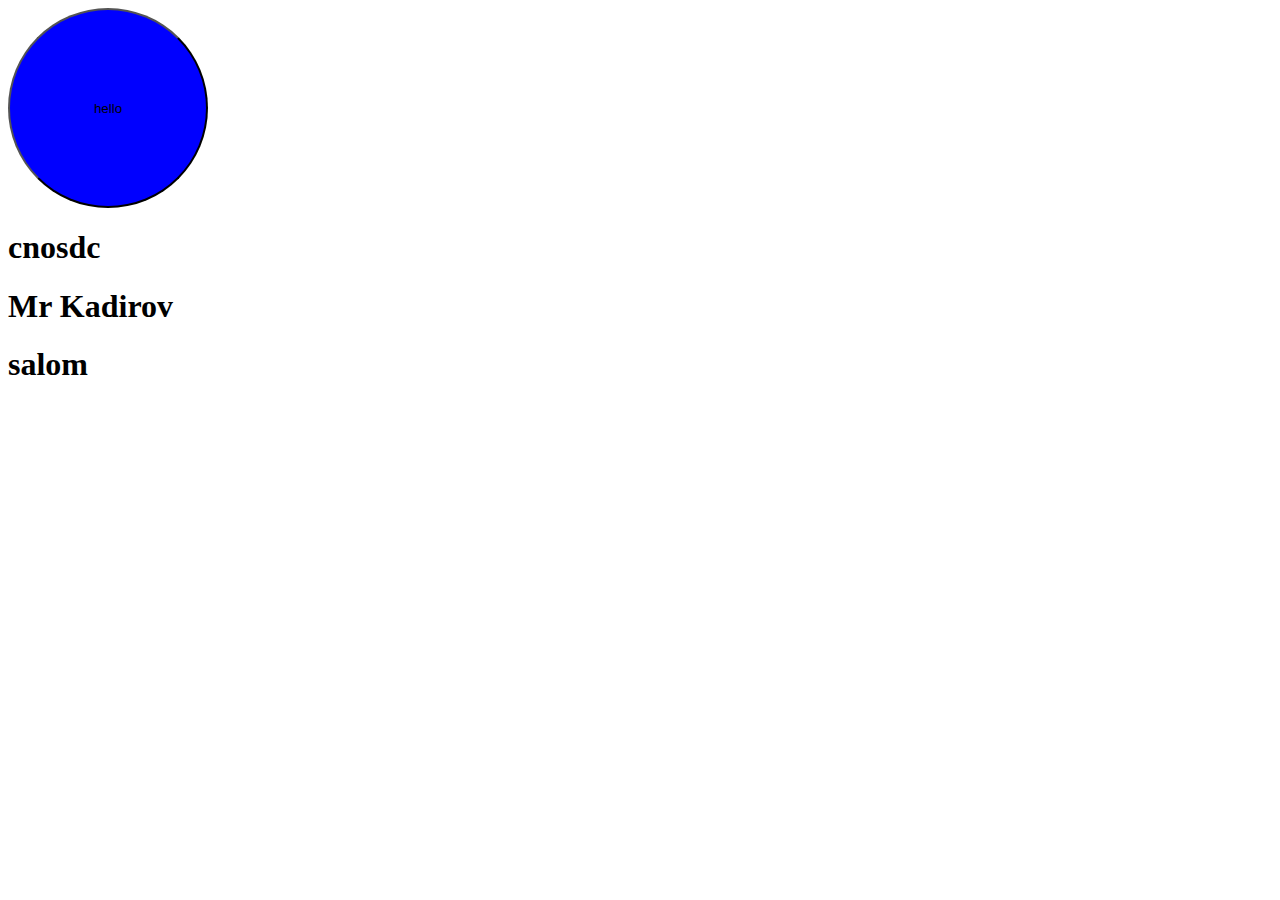
==== index.html @ 62af5919 "salom" ====
<!DOCTYPE html>
<html lang="en">
<head>
    <meta charset="UTF-8">
    <meta http-equiv="X-UA-Compatible" content="IE=edge">
    <meta name="viewport" content="width=device-width, initial-scale=1.0">
    <title>Git</title>
    <link rel="stylesheet" href="style.css">
</head>
<body>
    <button>hello</button>
     <h1>cnosdc</h1>
    <h1>Mr Kadirov</h1>
    <h1>salom</h1>
</body>
</html>
---- style.css ----
button{
    width: 200px;
    height: 200px;
    border-radius: 50% ;
    background-color: blue;
}
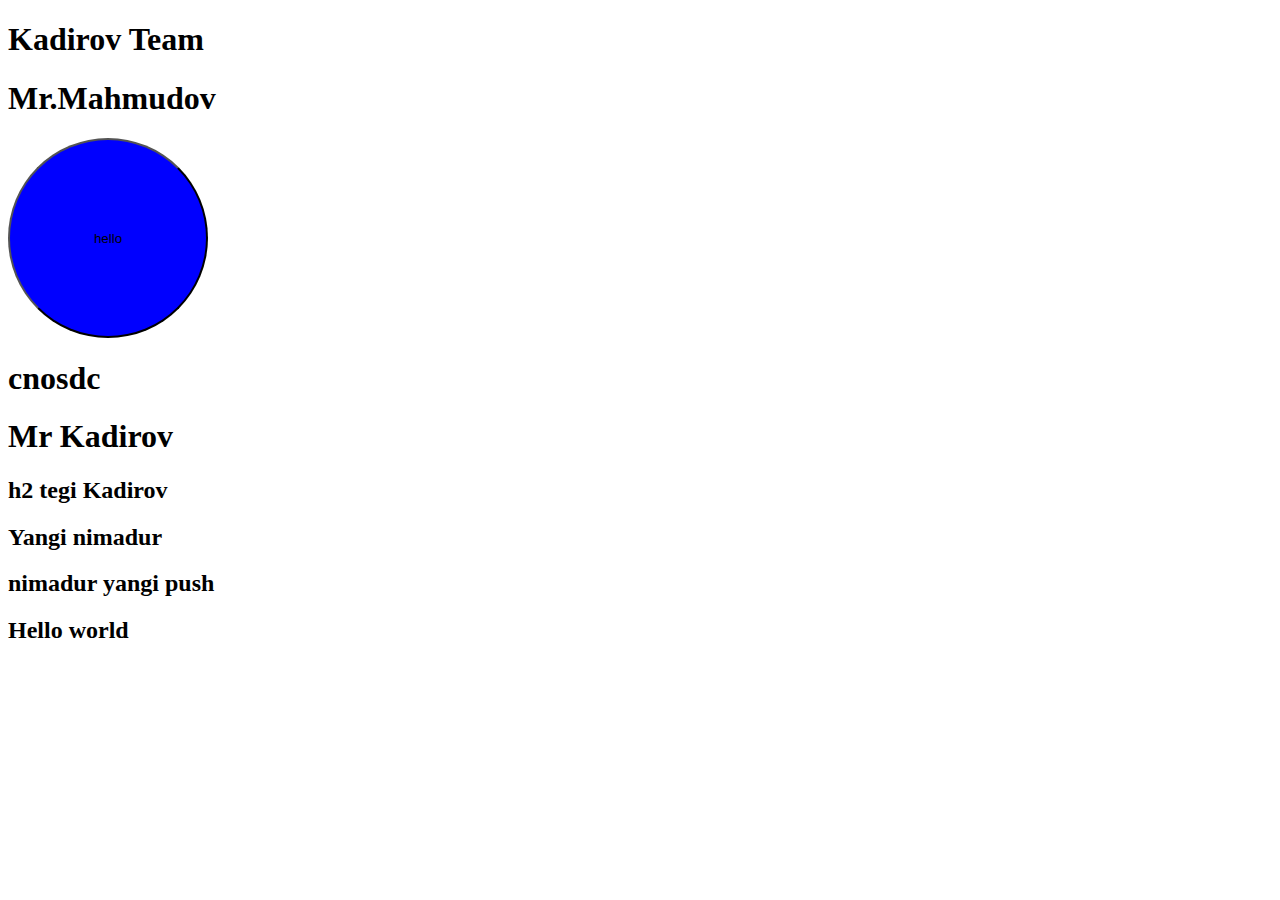
==== commit a8189501: "mahmudov" ====
--- a/index.html
+++ b/index.html
@@ -8,9 +8,16 @@
     <link rel="stylesheet" href="style.css">
 </head>
 <body>
+    <h1>
+        Kadirov Team
+    </h1>
+    <h1>Mr.Mahmudov</h1>
     <button>hello</button>
      <h1>cnosdc</h1>
     <h1>Mr Kadirov</h1>
-    <h1>salom</h1>
+    <h2>h2 tegi Kadirov</h2>
+    <h2>Yangi nimadur</h2>
+    <h2>nimadur yangi push</h2>
+    <h2>Hello world</h2>
 </body>
 </html>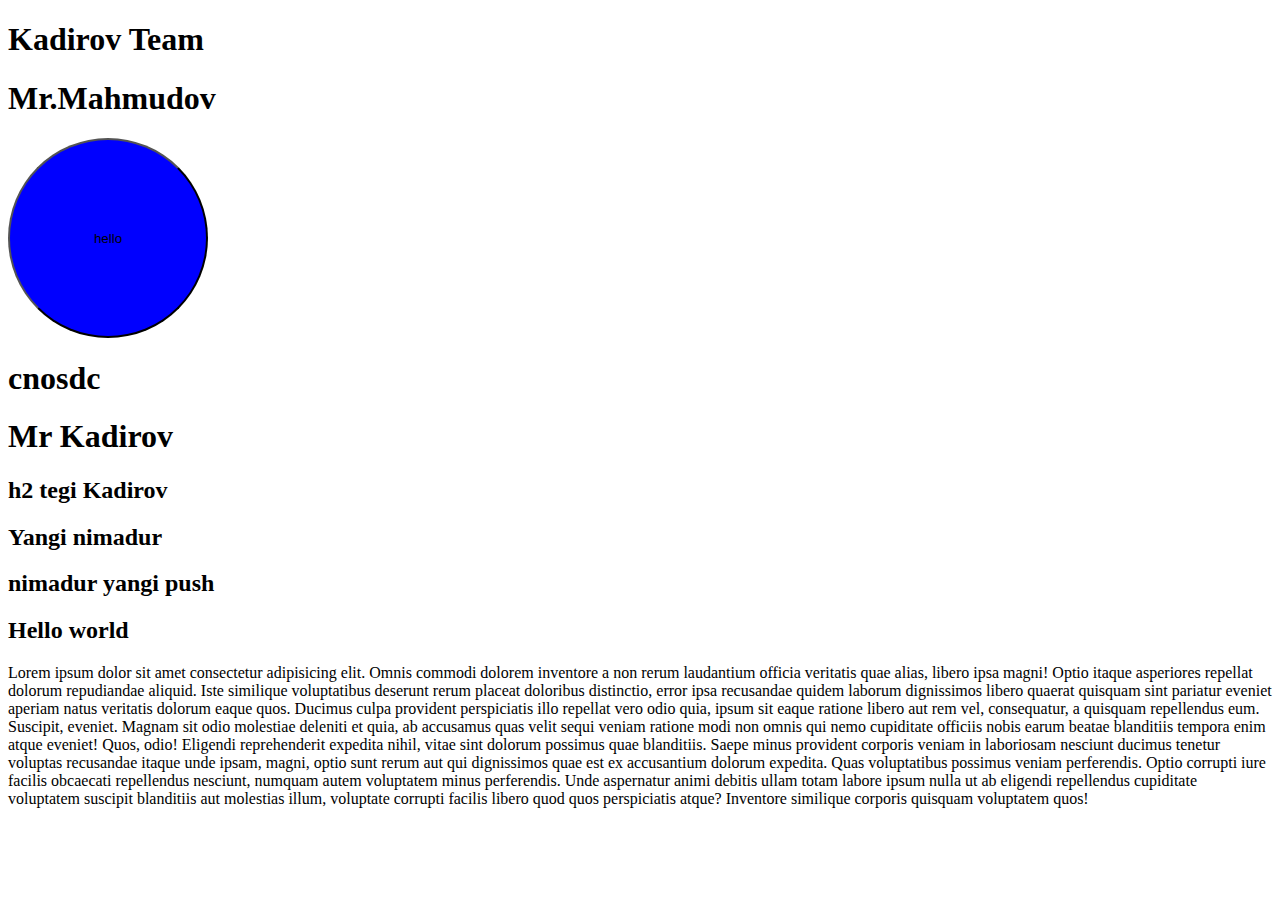
==== commit 4fe9bec1: "p" ====
--- a/index.html
+++ b/index.html
@@ -19,5 +19,6 @@
     <h2>Yangi nimadur</h2>
     <h2>nimadur yangi push</h2>
     <h2>Hello world</h2>
+    <p>Lorem ipsum dolor sit amet consectetur adipisicing elit. Omnis commodi dolorem inventore a non rerum laudantium officia veritatis quae alias, libero ipsa magni! Optio itaque asperiores repellat dolorum repudiandae aliquid. Iste similique voluptatibus deserunt rerum placeat doloribus distinctio, error ipsa recusandae quidem laborum dignissimos libero quaerat quisquam sint pariatur eveniet aperiam natus veritatis dolorum eaque quos. Ducimus culpa provident perspiciatis illo repellat vero odio quia, ipsum sit eaque ratione libero aut rem vel, consequatur, a quisquam repellendus eum. Suscipit, eveniet. Magnam sit odio molestiae deleniti et quia, ab accusamus quas velit sequi veniam ratione modi non omnis qui nemo cupiditate officiis nobis earum beatae blanditiis tempora enim atque eveniet! Quos, odio! Eligendi reprehenderit expedita nihil, vitae sint dolorum possimus quae blanditiis. Saepe minus provident corporis veniam in laboriosam nesciunt ducimus tenetur voluptas recusandae itaque unde ipsam, magni, optio sunt rerum aut qui dignissimos quae est ex accusantium dolorum expedita. Quas voluptatibus possimus veniam perferendis. Optio corrupti iure facilis obcaecati repellendus nesciunt, numquam autem voluptatem minus perferendis. Unde aspernatur animi debitis ullam totam labore ipsum nulla ut ab eligendi repellendus cupiditate voluptatem suscipit blanditiis aut molestias illum, voluptate corrupti facilis libero quod quos perspiciatis atque? Inventore similique corporis quisquam voluptatem quos!</p>
 </body>
 </html>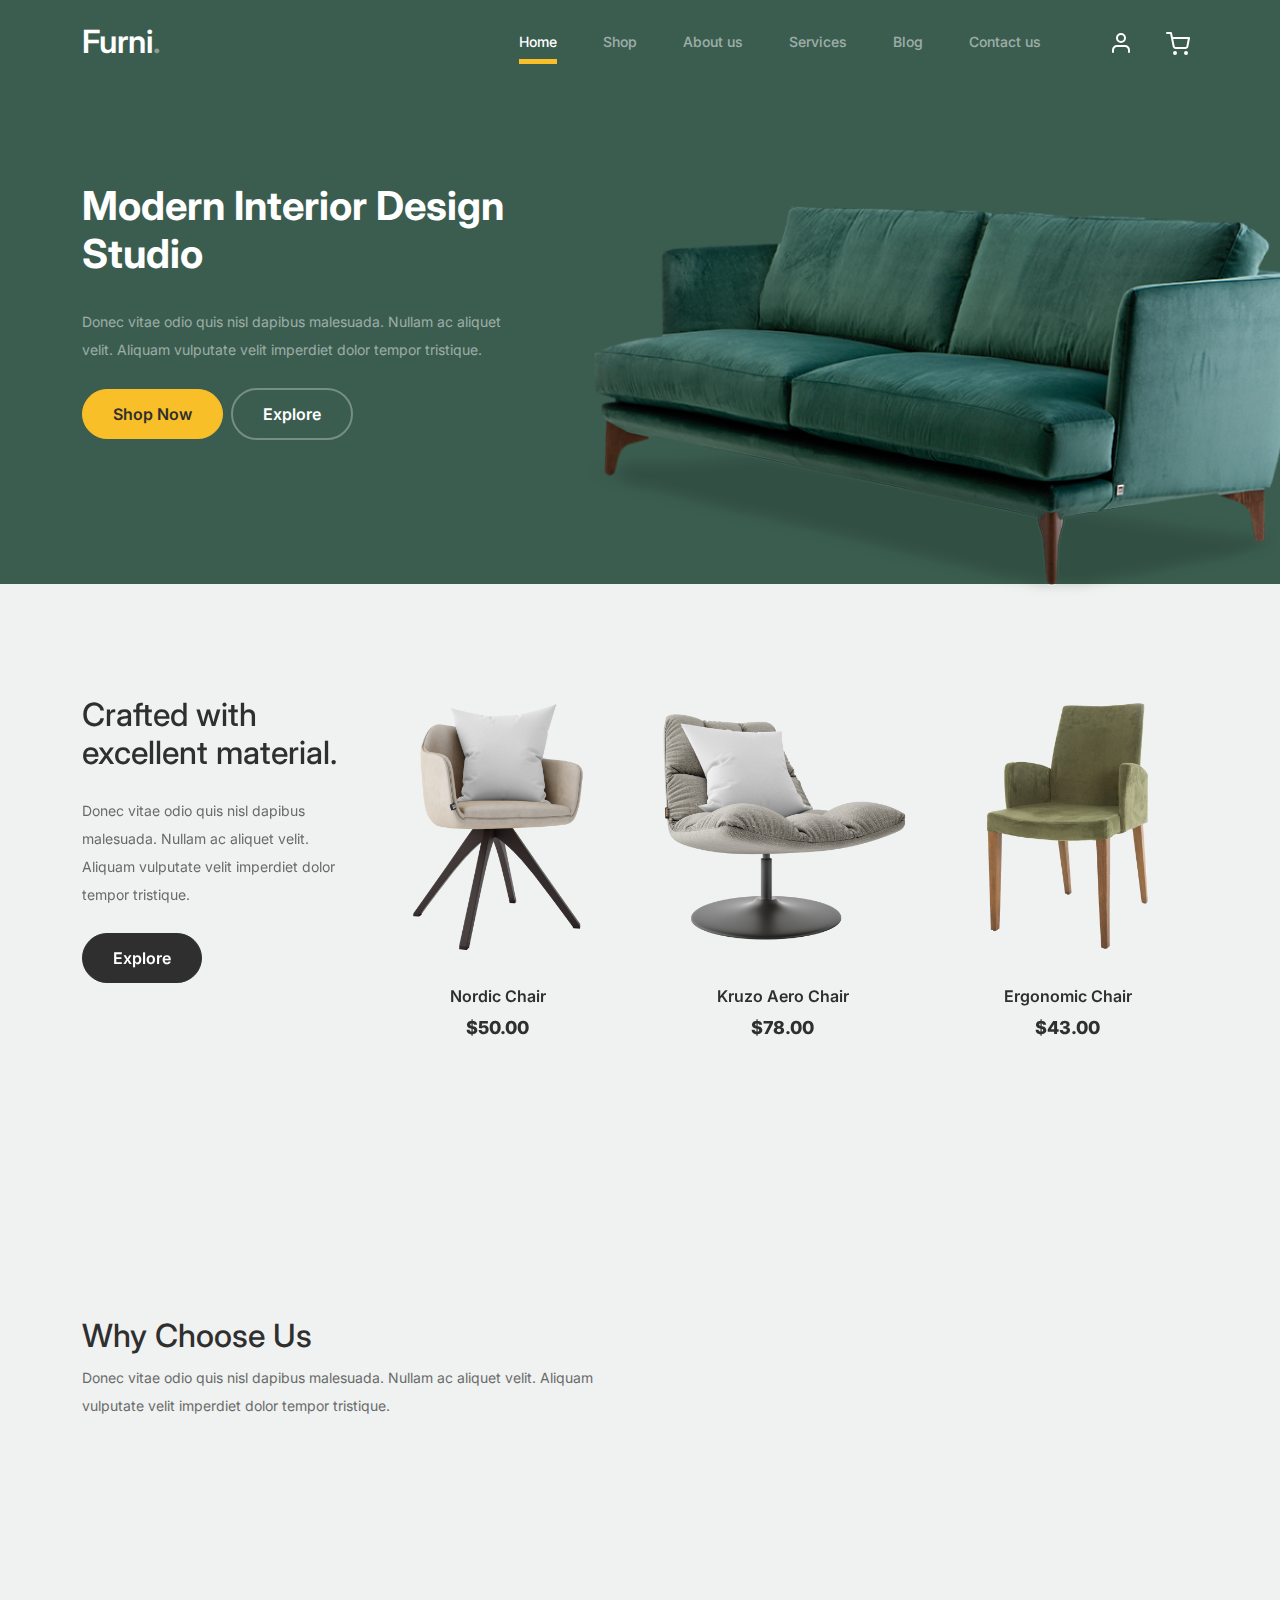
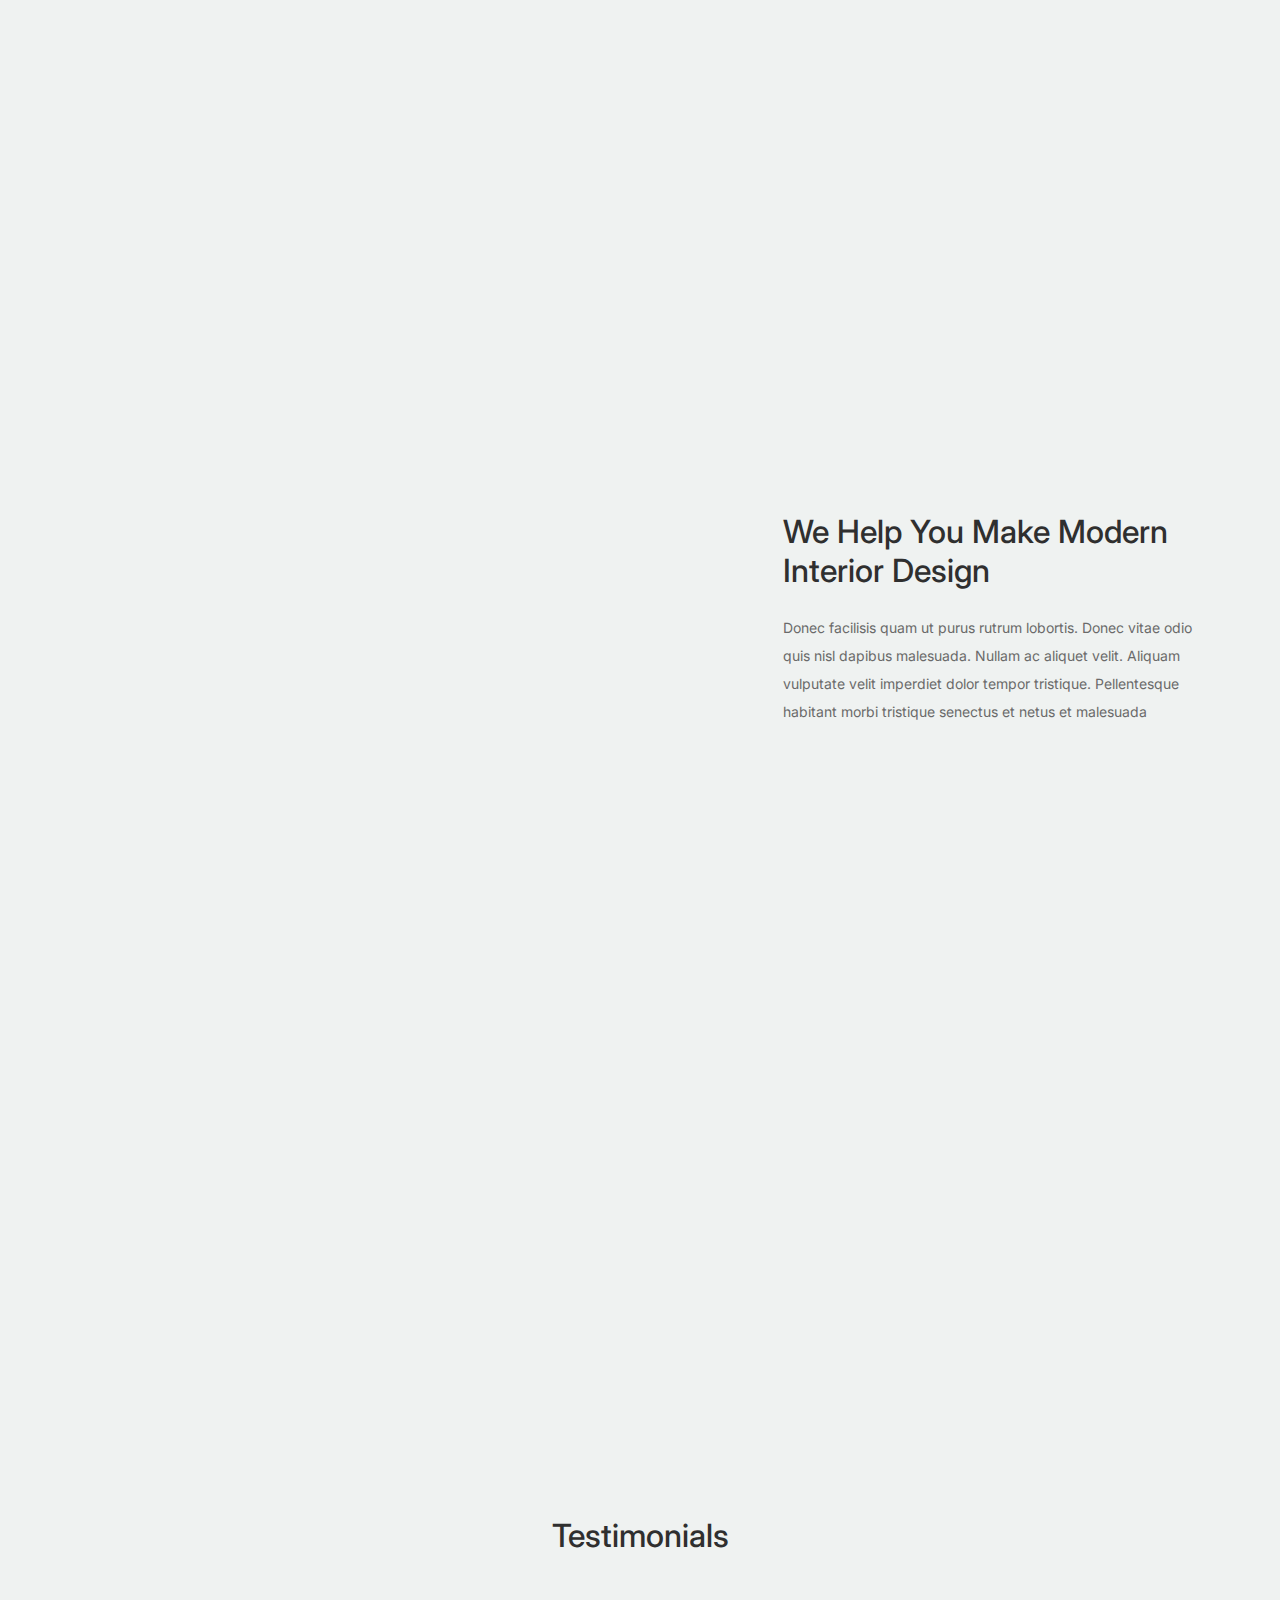
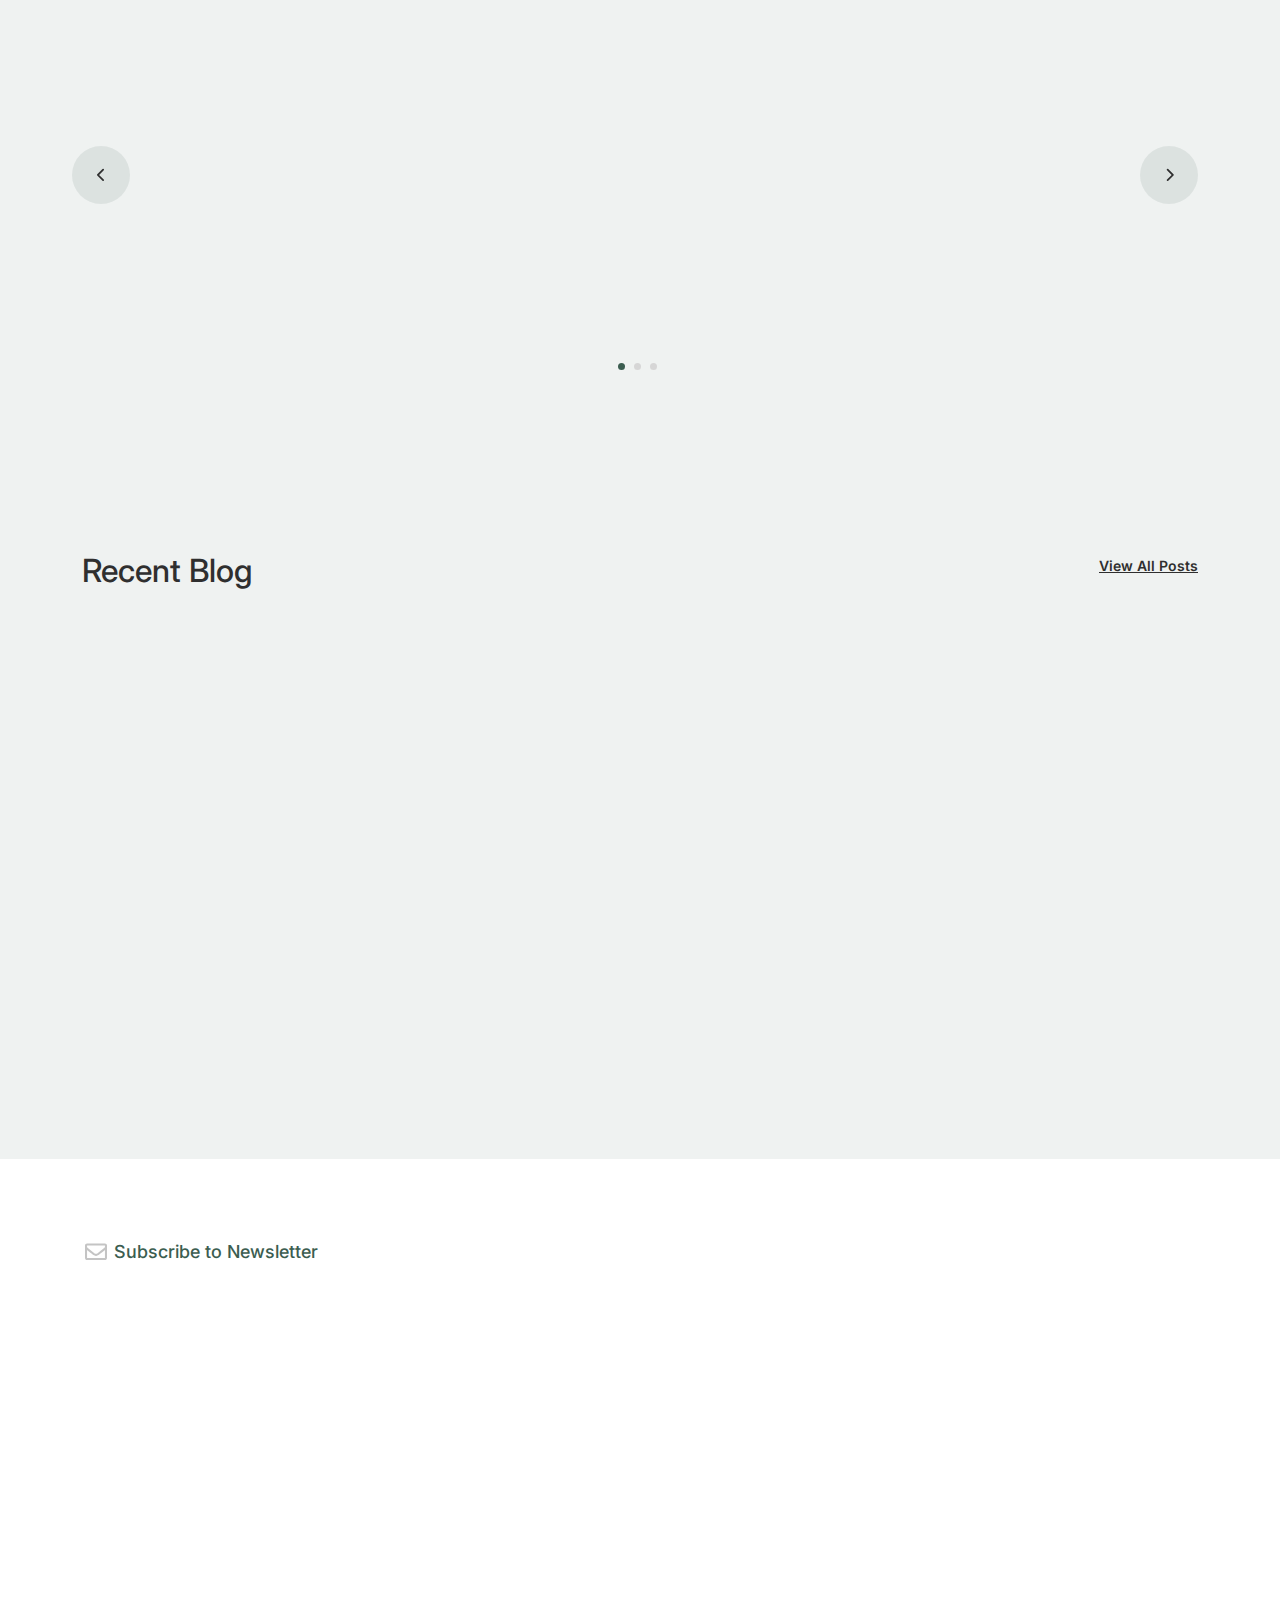
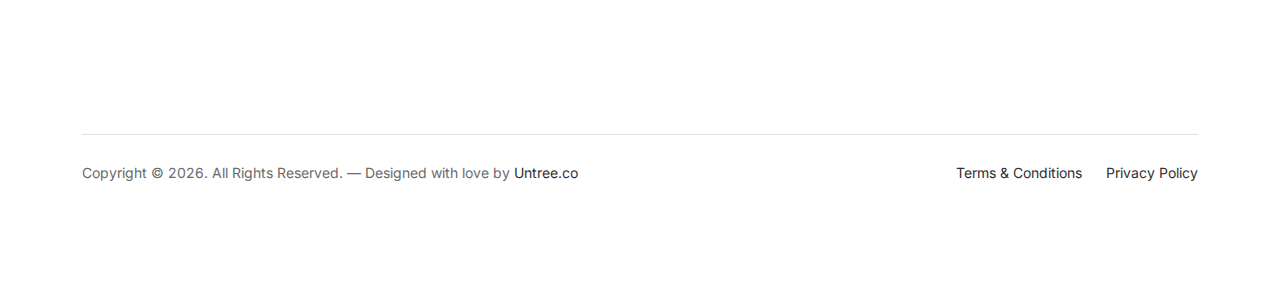
==== commit d973c6d0: "web" ====
--- a/index.html
+++ b/index.html
@@ -1,24 +1,590 @@
-<!DOCTYPE html>
+<!-- /*
+* Bootstrap 5
+* Template Name: Furni
+* Template Author: Untree.co
+* Template URI: https://untree.co/
+* License: https://creativecommons.org/licenses/by/3.0/
+*/ -->
+<!doctype html>
 <html lang="en">
+
 <head>
-    <meta charset="UTF-8">
-    <meta http-equiv="X-UA-Compatible" content="IE=edge">
-    <meta name="viewport" content="width=device-width, initial-scale=1.0">
-    <title>Git</title>
-    <link rel="stylesheet" href="style.css">
+	<meta charset="utf-8">
+	<meta name="viewport" content="width=device-width, initial-scale=1, shrink-to-fit=no">
+	<meta name="author" content="Untree.co">
+	<link rel="shortcut icon" href="favicon.png">
+	<link href="https://unpkg.com/aos@2.3.1/dist/aos.css" rel="stylesheet">
+	<meta name="description" content="" />
+	<meta name="keywords" content="bootstrap, bootstrap4" />
+
+	<!-- Bootstrap CSS -->
+	<link href="./scss/css/bootstrap.min.css" rel="stylesheet">
+	<link href="https://cdnjs.cloudflare.com/ajax/libs/font-awesome/6.0.0-beta3/css/all.min.css" rel="stylesheet">
+	<link href="./scss/css/tiny-slider.css" rel="stylesheet">
+	<link href="./scss/css/style.css" rel="stylesheet">
+	<title>Mebellar</title>
 </head>
+
 <body>
-    <h1>
-        Kadirov Team
-    </h1>
-    <h1>Mr.Mahmudov</h1>
-    <button>hello</button>
-     <h1>cnosdc</h1>
-    <h1>Mr Kadirov</h1>
-    <h2>h2 tegi Kadirov</h2>
-    <h2>Yangi nimadur</h2>
-    <h2>nimadur yangi push</h2>
-    <h2>Hello world</h2>
-    <p>Lorem ipsum dolor sit amet consectetur adipisicing elit. Omnis commodi dolorem inventore a non rerum laudantium officia veritatis quae alias, libero ipsa magni! Optio itaque asperiores repellat dolorum repudiandae aliquid. Iste similique voluptatibus deserunt rerum placeat doloribus distinctio, error ipsa recusandae quidem laborum dignissimos libero quaerat quisquam sint pariatur eveniet aperiam natus veritatis dolorum eaque quos. Ducimus culpa provident perspiciatis illo repellat vero odio quia, ipsum sit eaque ratione libero aut rem vel, consequatur, a quisquam repellendus eum. Suscipit, eveniet. Magnam sit odio molestiae deleniti et quia, ab accusamus quas velit sequi veniam ratione modi non omnis qui nemo cupiditate officiis nobis earum beatae blanditiis tempora enim atque eveniet! Quos, odio! Eligendi reprehenderit expedita nihil, vitae sint dolorum possimus quae blanditiis. Saepe minus provident corporis veniam in laboriosam nesciunt ducimus tenetur voluptas recusandae itaque unde ipsam, magni, optio sunt rerum aut qui dignissimos quae est ex accusantium dolorum expedita. Quas voluptatibus possimus veniam perferendis. Optio corrupti iure facilis obcaecati repellendus nesciunt, numquam autem voluptatem minus perferendis. Unde aspernatur animi debitis ullam totam labore ipsum nulla ut ab eligendi repellendus cupiditate voluptatem suscipit blanditiis aut molestias illum, voluptate corrupti facilis libero quod quos perspiciatis atque? Inventore similique corporis quisquam voluptatem quos!</p>
+
+	<!-- Start Header/Navigation -->
+	<nav class="custom-navbar navbar navbar navbar-expand-md navbar-dark bg-dark" arial-label="Furni navigation bar">
+
+		<div class="container">
+			<a class="navbar-brand" href="index.html">Furni<span>.</span></a>
+
+			<button class="navbar-toggler" type="button" data-bs-toggle="collapse" data-bs-target="#navbarsFurni"
+				aria-controls="navbarsFurni" aria-expanded="false" aria-label="Toggle navigation">
+				<span class="navbar-toggler-icon"></span>
+			</button>
+
+			<div class="collapse navbar-collapse" id="navbarsFurni">
+				<ul class="custom-navbar-nav navbar-nav ms-auto mb-2 mb-md-0">
+					<li class="nav-item active">
+						<a class="nav-link" href="index.html">Home</a>
+					</li>
+					<li><a class="nav-link" href="shop.html">Shop</a></li>
+					<li><a class="nav-link" href="about.html">About us</a></li>
+					<li><a class="nav-link" href="services.html">Services</a></li>
+					<li><a class="nav-link" href="blog.html">Blog</a></li>
+					<li><a class="nav-link" href="contact.html">Contact us</a></li>
+				</ul>
+
+				<ul class="custom-navbar-cta navbar-nav mb-2 mb-md-0 ms-5">
+					<li><a class="nav-link" href="#"><img src="images/user.svg"></a></li>
+					<li><a class="nav-link" href="cart.html"><img src="images/cart.svg"></a></li>
+				</ul>
+			</div>
+		</div>
+
+	</nav>
+	<!-- End Header/Navigation -->
+
+	<!-- Start Hero Section -->
+	<div class="hero">
+		<div class="container">
+			<div class="row justify-content-between">
+				<div class="col-lg-5">
+					<div class="intro-excerpt">
+						<h1>Modern Interior <span clsas="d-block">Design Studio</span></h1>
+						<p class="mb-4">Donec vitae odio quis nisl dapibus malesuada. Nullam ac aliquet velit. Aliquam
+							vulputate velit imperdiet dolor tempor tristique.</p>
+						<p><a href="" class="btn btn-secondary me-2">Shop Now</a><a href="#"
+								class="btn btn-white-outline">Explore</a></p>
+					</div>
+				</div>
+				<div class="col-lg-7">
+					<div class="hero-img-wrap">
+						<img src="images/couch.png" class="img-fluid">
+					</div>
+				</div>
+			</div>
+		</div>
+	</div>
+	<!-- End Hero Section -->
+
+	<!-- Start Product Section -->
+	<div class="product-section">
+		<div class="container">
+			<div class="row">
+
+				<!-- Start Column 1 -->
+				<div class="col-md-12 col-lg-3 mb-5 mb-lg-0 " data-aos="fade-up">
+					<h2 class="mb-4 section-title">Crafted with excellent material.</h2>
+					<p class="mb-4">Donec vitae odio quis nisl dapibus malesuada. Nullam ac aliquet velit. Aliquam
+						vulputate velit imperdiet dolor tempor tristique. </p>
+					<p><a href="shop.html" class="btn">Explore</a></p>
+				</div>
+				<!-- End Column 1 -->
+
+				<!-- Start Column 2 -->
+				<div class="col-12 col-md-4 col-lg-3 mb-5 mb-md-0" data-aos="fade-up">
+					<a class="product-item" href="cart.html">
+						<img src="images/product-1.png" class="img-fluid product-thumbnail">
+						<h3 class="product-title">Nordic Chair</h3>
+						<strong class="product-price">$50.00</strong>
+
+						<span class="icon-cross">
+							<img src="images/cross.svg" class="img-fluid">
+						</span>
+					</a>
+				</div>
+				<!-- End Column 2 -->
+
+				<!-- Start Column 3 -->
+				<div class="col-12 col-md-4 col-lg-3 mb-5 mb-md-0" data-aos="fade-up">
+					<a class="product-item" href="cart.html">
+						<img src="images/product-2.png" class="img-fluid product-thumbnail">
+						<h3 class="product-title">Kruzo Aero Chair</h3>
+						<strong class="product-price">$78.00</strong>
+
+						<span class="icon-cross">
+							<img src="images/cross.svg" class="img-fluid">
+						</span>
+					</a>
+				</div>
+				<!-- End Column 3 -->
+
+				<!-- Start Column 4 -->
+				<div class="col-12 col-md-4 col-lg-3 mb-5 mb-md-0" data-aos="fade-up">
+					<a class="product-item" href="cart.html">
+						<img src="images/product-3.png" class="img-fluid product-thumbnail">
+						<h3 class="product-title">Ergonomic Chair</h3>
+						<strong class="product-price">$43.00</strong>
+
+						<span class="icon-cross">
+							<img src="images/cross.svg" class="img-fluid">
+						</span>
+					</a>
+				</div>
+				<!-- End Column 4 -->
+
+			</div>
+		</div>
+	</div>
+	<!-- End Product Section -->
+
+	<!-- Start Why Choose Us Section -->
+	<div class="why-choose-section">
+		<div class="container">
+			<div class="row justify-content-between">
+				<div class="col-lg-6">
+					<h2 class="section-title">Why Choose Us</h2>
+					<p>Donec vitae odio quis nisl dapibus malesuada. Nullam ac aliquet velit. Aliquam vulputate velit
+						imperdiet dolor tempor tristique.</p>
+
+					<div class="row my-5" data-aos="fade-up">
+						<div class="col-6 col-md-6">
+							<div class="feature">
+								<div class="icon">
+									<img src="images/truck.svg" alt="Image" class="imf-fluid">
+								</div>
+								<h3>Fast &amp; Free Shipping</h3>
+								<p>Donec vitae odio quis nisl dapibus malesuada. Nullam ac aliquet velit. Aliquam
+									vulputate.</p>
+							</div>
+						</div>
+
+						<div class="col-6 col-md-6" data-aos="fade-up">
+							<div class="feature">
+								<div class="icon">
+									<img src="images/bag.svg" alt="Image" class="imf-fluid">
+								</div>
+								<h3>Easy to Shop</h3>
+								<p>Donec vitae odio quis nisl dapibus malesuada. Nullam ac aliquet velit. Aliquam
+									vulputate.</p>
+							</div>
+						</div>
+
+						<div class="col-6 col-md-6" data-aos="fade-up">
+							<div class="feature">
+								<div class="icon">
+									<img src="images/support.svg" alt="Image" class="imf-fluid">
+								</div>
+								<h3>24/7 Support</h3>
+								<p>Donec vitae odio quis nisl dapibus malesuada. Nullam ac aliquet velit. Aliquam
+									vulputate.</p>
+							</div>
+						</div>
+
+						<div class="col-6 col-md-6" data-aos="fade-up">
+							<div class="feature">
+								<div class="icon">
+									<img src="images/return.svg" alt="Image" class="imf-fluid">
+								</div>
+								<h3>Hassle Free Returns</h3>
+								<p>Donec vitae odio quis nisl dapibus malesuada. Nullam ac aliquet velit. Aliquam
+									vulputate.</p>
+							</div>
+						</div>
+
+					</div>
+				</div>
+
+				<div class="col-lg-5" data-aos="fade-up">
+					<div class="img-wrap">
+						<img src="images/why-choose-us-img.jpg" alt="Image" class="img-fluid">
+					</div>
+				</div>
+
+			</div>
+		</div>
+	</div>
+	<!-- End Why Choose Us Section -->
+
+	<!-- Start We Help Section -->
+	<div class="we-help-section">
+		<div class="container">
+			<div class="row justify-content-between">
+				<div class="col-lg-7 mb-5 mb-lg-0">
+					<div class="imgs-grid" data-aos="fade-up">
+						<div class="grid grid-1"><img src="images/img-grid-1.jpg" alt="Untree.co"></div>
+						<div class="grid grid-2"><img src="images/img-grid-2.jpg" data-aos="fade-up" alt="Untree.co">
+						</div>
+						<div class="grid grid-3"><img src="images/img-grid-3.jpg" data-aos="fade-up" alt="Untree.co">
+						</div>
+					</div>
+				</div>
+				<div class="col-lg-5 ps-lg-5">
+					<h2 class="section-title mb-4">We Help You Make Modern Interior Design</h2>
+					<p>Donec facilisis quam ut purus rutrum lobortis. Donec vitae odio quis nisl dapibus malesuada.
+						Nullam ac aliquet velit. Aliquam vulputate velit imperdiet dolor tempor tristique. Pellentesque
+						habitant morbi tristique senectus et netus et malesuada</p>
+
+					<ul class="list-unstyled custom-list my-4">
+						<li data-aos="fade-up">Donec vitae odio quis nisl dapibus malesuada</li>
+						<li data-aos="fade-up">Donec vitae odio quis nisl dapibus malesuada</li>
+						<li data-aos="fade-up">Donec vitae odio quis nisl dapibus malesuada</li>
+						<li data-aos="fade-up">Donec vitae odio quis nisl dapibus malesuada</li>
+					</ul>
+					<p><a herf="#" class="btn" data-aos="fade-up">Explore</a></p>
+				</div>
+			</div>
+		</div>
+	</div>
+	<!-- End We Help Section -->
+
+	<!-- Start Popular Product -->
+	<div class="popular-product">
+		<div class="container">
+			<div class="row">
+
+				<div class="col-12 col-md-6 col-lg-4 mb-4 mb-lg-0" data-aos="fade-up">
+					<div class="product-item-sm d-flex" data-aos="fade-up">
+						<div class="thumbnail">
+							<img src="images/product-1.png" alt="Image" class="img-fluid">
+						</div>
+						<div class="pt-3">
+							<h3>Nordic Chair</h3>
+							<p>Donec facilisis quam ut purus rutrum lobortis. Donec vitae odio </p>
+							<p><a href="#">Read More</a></p>
+						</div>
+					</div>
+				</div>
+
+				<div class="col-12 col-md-6 col-lg-4 mb-4 mb-lg-0" data-aos="fade-up">
+					<div class="product-item-sm d-flex">
+						<div class="thumbnail">
+							<img src="images/product-2.png" alt="Image" class="img-fluid">
+						</div>
+						<div class="pt-3">
+							<h3>Kruzo Aero Chair</h3>
+							<p>Donec facilisis quam ut purus rutrum lobortis. Donec vitae odio </p>
+							<p><a href="#">Read More</a></p>
+						</div>
+					</div>
+				</div>
+
+				<div class="col-12 col-md-6 col-lg-4 mb-4 mb-lg-0" data-aos="fade-up">
+					<div class="product-item-sm d-flex">
+						<div class="thumbnail">
+							<img src="images/product-3.png" alt="Image" class="img-fluid">
+						</div>
+						<div class="pt-3">
+							<h3>Ergonomic Chair</h3>
+							<p>Donec facilisis quam ut purus rutrum lobortis. Donec vitae odio </p>
+							<p><a href="#">Read More</a></p>
+						</div>
+					</div>
+				</div>
+
+			</div>
+		</div>
+	</div>
+	<!-- End Popular Product -->
+
+	<!-- Start Testimonial Slider -->
+	<div class="testimonial-section">
+		<div class="container">
+			<div class="row">
+				<div class="col-lg-7 mx-auto text-center">
+					<h2 class="section-title">Testimonials</h2>
+				</div>
+			</div>
+
+			<div class="row justify-content-center">
+				<div class="col-lg-12">
+					<div class="testimonial-slider-wrap text-center">
+
+						<div id="testimonial-nav">
+							<span class="prev" data-controls="prev"><span class="fa fa-chevron-left"></span></span>
+							<span class="next" data-controls="next"><span class="fa fa-chevron-right"></span></span>
+						</div>
+
+						<div class="testimonial-slider">
+
+							<div class="item" data-aos="fade-up">
+								<div class="row justify-content-center" data-aos="fade-up">
+									<div class="col-lg-8 mx-auto">
+
+										<div class="testimonial-block text-center">
+											<blockquote class="mb-5">
+												<p>&ldquo;Donec facilisis quam ut purus rutrum lobortis. Donec vitae
+													odio quis nisl dapibus malesuada. Nullam ac aliquet velit. Aliquam
+													vulputate velit imperdiet dolor tempor tristique. Pellentesque
+													habitant morbi tristique senectus et netus et malesuada fames ac
+													turpis egestas. Integer convallis volutpat dui quis
+													scelerisque.&rdquo;</p>
+											</blockquote>
+
+											<div class="author-info">
+												<div class="author-pic">
+													<img src="images/person-1.png" alt="Maria Jones" class="img-fluid">
+												</div>
+												<h3 class="font-weight-bold">Maria Jones</h3>
+												<span class="position d-block mb-3">CEO, Co-Founder, XYZ Inc.</span>
+											</div>
+										</div>
+
+									</div>
+								</div>
+							</div>
+							<!-- END item -->
+
+							<div class="item" data-aos="fade-up">
+								<div class="row justify-content-center">
+									<div class="col-lg-8 mx-auto">
+
+										<div class="testimonial-block text-center">
+											<blockquote class="mb-5">
+												<p>&ldquo;Donec facilisis quam ut purus rutrum lobortis. Donec vitae
+													odio quis nisl dapibus malesuada. Nullam ac aliquet velit. Aliquam
+													vulputate velit imperdiet dolor tempor tristique. Pellentesque
+													habitant morbi tristique senectus et netus et malesuada fames ac
+													turpis egestas. Integer convallis volutpat dui quis
+													scelerisque.&rdquo;</p>
+											</blockquote>
+
+											<div class="author-info">
+												<div class="author-pic">
+													<img src="images/person-1.png" alt="Maria Jones" class="img-fluid">
+												</div>
+												<h3 class="font-weight-bold">Maria Jones</h3>
+												<span class="position d-block mb-3">CEO, Co-Founder, XYZ Inc.</span>
+											</div>
+										</div>
+
+									</div>
+								</div>
+							</div>
+							<!-- END item -->
+
+							<div class="item" data-aos="fade-up">
+								<div class="row justify-content-center">
+									<div class="col-lg-8 mx-auto">
+
+										<div class="testimonial-block text-center">
+											<blockquote class="mb-5">
+												<p>&ldquo;Donec facilisis quam ut purus rutrum lobortis. Donec vitae
+													odio quis nisl dapibus malesuada. Nullam ac aliquet velit. Aliquam
+													vulputate velit imperdiet dolor tempor tristique. Pellentesque
+													habitant morbi tristique senectus et netus et malesuada fames ac
+													turpis egestas. Integer convallis volutpat dui quis
+													scelerisque.&rdquo;</p>
+											</blockquote>
+
+											<div class="author-info">
+												<div class="author-pic">
+													<img src="images/person-1.png" alt="Maria Jones" class="img-fluid">
+												</div>
+												<h3 class="font-weight-bold">Maria Jones</h3>
+												<span class="position d-block mb-3">CEO, Co-Founder, XYZ Inc.</span>
+											</div>
+										</div>
+
+									</div>
+								</div>
+							</div>
+							<!-- END item -->
+
+						</div>
+
+					</div>
+				</div>
+			</div>
+		</div>
+	</div>
+	<!-- End Testimonial Slider -->
+
+	<!-- Start Blog Section -->
+	<div class="blog-section">
+		<div class="container">
+			<div class="row mb-5">
+				<div class="col-md-6">
+					<h2 class="section-title">Recent Blog</h2>
+				</div>
+				<div class="col-md-6 text-start text-md-end">
+					<a href="#" class="more">View All Posts</a>
+				</div>
+			</div>
+
+			<div class="row">
+
+				<div class="col-12 col-sm-6 col-md-4 mb-4 mb-md-0" data-aos="fade-up">
+					<div class="post-entry">
+						<a href="#" class="post-thumbnail"><img src="images/post-1.jpg" alt="Image"
+								class="img-fluid"></a>
+						<div class="post-content-entry">
+							<h3><a href="#">First Time Home Owner Ideas</a></h3>
+							<div class="meta">
+								<span>by <a href="#">Kristin Watson</a></span> <span>on <a href="#">Dec 19,
+										2021</a></span>
+							</div>
+						</div>
+					</div>
+				</div>
+
+				<div class="col-12 col-sm-6 col-md-4 mb-4 mb-md-0" data-aos="fade-up">
+					<div class="post-entry">
+						<a href="#" class="post-thumbnail"><img src="images/post-2.jpg" alt="Image"
+								class="img-fluid"></a>
+						<div class="post-content-entry">
+							<h3><a href="#">How To Keep Your Furniture Clean</a></h3>
+							<div class="meta">
+								<span>by <a href="#">Robert Fox</a></span> <span>on <a href="#">Dec 15, 2021</a></span>
+							</div>
+						</div>
+					</div>
+				</div>
+
+				<div class="col-12 col-sm-6 col-md-4 mb-4 mb-md-0" data-aos="fade-up">
+					<div class="post-entry">
+						<a href="#" class="post-thumbnail"><img src="images/post-3.jpg" alt="Image"
+								class="img-fluid"></a>
+						<div class="post-content-entry">
+							<h3><a href="#">Small Space Furniture Apartment Ideas</a></h3>
+							<div class="meta">
+								<span>by <a href="#">Kristin Watson</a></span> <span>on <a href="#">Dec 12,
+										2021</a></span>
+							</div>
+						</div>
+					</div>
+				</div>
+
+			</div>
+		</div>
+	</div>
+	<!-- End Blog Section -->
+
+	<!-- Start Footer Section -->
+	<footer class="footer-section">
+		<div class="container relative">
+
+			<div class="sofa-img" data-aos="fade-up">
+				<img src="images/sofa.png" alt="Image" class="img-fluid">
+			</div>
+
+			<div class="row">
+				<div class="col-lg-8">
+					<div class="subscription-form">
+						<h3 class="d-flex align-items-center"><span class="me-1"><img src="images/envelope-outline.svg"
+									alt="Image" class="img-fluid"></span><span>Subscribe to Newsletter</span></h3>
+
+						<form action="#" class="row g-3">
+							<div class="col-auto" data-aos="fade-up">
+								<input type="text" class="form-control" placeholder="Enter your name">
+							</div>
+							<div class="col-auto" data-aos="fade-up">
+								<input type="email" class="form-control" placeholder="Enter your email">
+							</div>
+							<div class="col-auto" data-aos="fade-up">
+								<button class="btn btn-primary">
+									<span class="fa fa-paper-plane"></span>
+								</button>
+							</div>
+						</form>
+
+					</div>
+				</div>
+			</div>
+
+			<div class="row g-5 mb-5">
+				<div class="col-lg-4">
+					<div class="mb-4 footer-logo-wrap"><a href="#" class="footer-logo"
+							data-aos="fade-up">Furni<span>.</span></a></div>
+					<p class="mb-4" data-aos="fade-up">Donec facilisis quam ut purus rutrum lobortis. Donec vitae odio
+						quis nisl dapibus malesuada. Nullam ac aliquet velit. Aliquam vulputate velit imperdiet dolor
+						tempor tristique. Pellentesque habitant</p>
+
+					<ul class="list-unstyled custom-social" data-aos="fade-up">
+						<li><a href="#"><span class="fa fa-brands fa-facebook-f"></span></a></li>
+						<li><a href="#"><span class="fa fa-brands fa-twitter"></span></a></li>
+						<li><a href="#"><span class="fa fa-brands fa-instagram"></span></a></li>
+						<li><a href="#"><span class="fa fa-brands fa-linkedin"></span></a></li>
+					</ul>
+				</div>
+
+				<div class="col-lg-8">
+					<div class="row links-wrap">
+						<div class="col-6 col-sm-6 col-md-3">
+							<ul class="list-unstyled" data-aos="fade-up">
+								<li><a href="#">About us</a></li>
+								<li><a href="#">Services</a></li>
+								<li><a href="#">Blog</a></li>
+								<li><a href="#">Contact us</a></li>
+							</ul>
+						</div>
+
+						<div class="col-6 col-sm-6 col-md-3">
+							<ul class="list-unstyled" data-aos="fade-up">
+								<li><a href="#">Support</a></li>
+								<li><a href="#">Knowledge base</a></li>
+								<li><a href="#">Live chat</a></li>
+							</ul>
+						</div>
+
+						<div class="col-6 col-sm-6 col-md-3" data-aos="fade-up">
+							<ul class="list-unstyled">
+								<li><a href="#">Jobs</a></li>
+								<li><a href="#">Our team</a></li>
+								<li><a href="#">Leadership</a></li>
+								<li><a href="#">Privacy Policy</a></li>
+							</ul>
+						</div>
+
+						<div class="col-6 col-sm-6 col-md-3" data-aos="fade-up">
+							<ul class="list-unstyled">
+								<li><a href="#">Nordic Chair</a></li>
+								<li><a href="#">Kruzo Aero</a></li>
+								<li><a href="#">Ergonomic Chair</a></li>
+							</ul>
+						</div>
+					</div>
+				</div>
+
+			</div>
+
+			<div class="border-top copyright">
+				<div class="row pt-4">
+					<div class="col-lg-6">
+						<p class="mb-2 text-center text-lg-start">Copyright &copy;
+							<script>document.write(new Date().getFullYear());</script>. All Rights Reserved. &mdash;
+							Designed with love by <a href="https://untree.co">Untree.co</a>
+							<!-- License information: https://untree.co/license/ -->
+						</p>
+					</div>
+
+					<div class="col-lg-6 text-center text-lg-end">
+						<ul class="list-unstyled d-inline-flex ms-auto">
+							<li class="me-4"><a href="#">Terms &amp; Conditions</a></li>
+							<li><a href="#">Privacy Policy</a></li>
+						</ul>
+					</div>
+
+				</div>
+			</div>
+
+		</div>
+	</footer>
+	<!-- End Footer Section -->
+
+	<script src="https://unpkg.com/aos@2.3.1/dist/aos.js"></script>
+	<script src="js/bootstrap.bundle.min.js"></script>
+	<script src="js/tiny-slider.js"></script>
+	<script src="js/custom.js"></script>
+	<script>
+		AOS.init();
+	</script>
 </body>
+
 </html>--- a/scss/css/tiny-slider.css
+++ b/scss/css/tiny-slider.css
@@ -0,0 +1,3 @@
+.tns-outer{padding:0 !important}.tns-outer [hidden]{display:none !important}.tns-outer [aria-controls],.tns-outer [data-action]{cursor:pointer}.tns-slider{-webkit-transition:all 0s;-moz-transition:all 0s;transition:all 0s}.tns-slider>.tns-item{-webkit-box-sizing:border-box;-moz-box-sizing:border-box;box-sizing:border-box}.tns-horizontal.tns-subpixel{white-space:nowrap}.tns-horizontal.tns-subpixel>.tns-item{display:inline-block;vertical-align:top;white-space:normal}.tns-horizontal.tns-no-subpixel:after{content:'';display:table;clear:both}.tns-horizontal.tns-no-subpixel>.tns-item{float:left}.tns-horizontal.tns-carousel.tns-no-subpixel>.tns-item{margin-right:-100%}.tns-no-calc{position:relative;left:0}.tns-gallery{position:relative;left:0;min-height:1px}.tns-gallery>.tns-item{position:absolute;left:-100%;-webkit-transition:transform 0s, opacity 0s;-moz-transition:transform 0s, opacity 0s;transition:transform 0s, opacity 0s}.tns-gallery>.tns-slide-active{position:relative;left:auto !important}.tns-gallery>.tns-moving{-webkit-transition:all 0.25s;-moz-transition:all 0.25s;transition:all 0.25s}.tns-autowidth{display:inline-block}.tns-lazy-img{-webkit-transition:opacity 0.6s;-moz-transition:opacity 0.6s;transition:opacity 0.6s;opacity:0.6}.tns-lazy-img.tns-complete{opacity:1}.tns-ah{-webkit-transition:height 0s;-moz-transition:height 0s;transition:height 0s}.tns-ovh{overflow:hidden}.tns-visually-hidden{position:absolute;left:-10000em}.tns-transparent{opacity:0;visibility:hidden}.tns-fadeIn{opacity:1;filter:alpha(opacity=100);z-index:0}.tns-normal,.tns-fadeOut{opacity:0;filter:alpha(opacity=0);z-index:-1}.tns-vpfix{white-space:nowrap}.tns-vpfix>div,.tns-vpfix>li{display:inline-block}.tns-t-subp2{margin:0 auto;width:310px;position:relative;height:10px;overflow:hidden}.tns-t-ct{width:2333.3333333%;width:-webkit-calc(100% * 70 / 3);width:-moz-calc(100% * 70 / 3);width:calc(100% * 70 / 3);position:absolute;right:0}.tns-t-ct:after{content:'';display:table;clear:both}.tns-t-ct>div{width:1.4285714%;width:-webkit-calc(100% / 70);width:-moz-calc(100% / 70);width:calc(100% / 70);height:10px;float:left}
+
+/*# sourceMappingURL=sourcemaps/tiny-slider.css.map */--- a/scss/css/style.css
+++ b/scss/css/style.css
@@ -0,0 +1,711 @@
+/*
+* Template Name: UntreeStore
+* Template Author: Untree.co
+* Author URI: https://untree.co/
+* License: https://creativecommons.org/licenses/by/3.0/
+*/
+@import url("https://fonts.googleapis.com/css2?family=Inter:wght@400;500;600;700;800&display=swap");
+body {
+  overflow-x: hidden;
+  position: relative; }
+
+body {
+  font-family: "Inter", sans-serif;
+  font-weight: 400;
+  line-height: 28px;
+  color: #6a6a6a;
+  font-size: 14px;
+  background-color: #eff2f1; }
+
+a {
+  text-decoration: none;
+  -webkit-transition: .3s all ease;
+  -o-transition: .3s all ease;
+  transition: .3s all ease;
+  color: #2f2f2f;
+  text-decoration: underline; }
+  a:hover {
+    color: #2f2f2f;
+    text-decoration: none; }
+  a.more {
+    font-weight: 600; }
+
+.custom-navbar {
+  background: #3b5d50 !important;
+  padding-top: 20px;
+  padding-bottom: 20px; }
+  .custom-navbar .navbar-brand {
+    font-size: 32px;
+    font-weight: 600; }
+    .custom-navbar .navbar-brand > span {
+      opacity: .4; }
+  .custom-navbar .navbar-toggler {
+    border-color: transparent; }
+    .custom-navbar .navbar-toggler:active, .custom-navbar .navbar-toggler:focus {
+      -webkit-box-shadow: none;
+      box-shadow: none;
+      outline: none; }
+  @media (min-width: 992px) {
+    .custom-navbar .custom-navbar-nav li {
+      margin-left: 15px;
+      margin-right: 15px; } }
+  .custom-navbar .custom-navbar-nav li a {
+    font-weight: 500;
+    color: #ffffff !important;
+    opacity: .5;
+    -webkit-transition: .3s all ease;
+    -o-transition: .3s all ease;
+    transition: .3s all ease;
+    position: relative; }
+    @media (min-width: 768px) {
+      .custom-navbar .custom-navbar-nav li a:before {
+        content: "";
+        position: absolute;
+        bottom: 0;
+        left: 8px;
+        right: 8px;
+        background: #f9bf29;
+        height: 5px;
+        opacity: 1;
+        visibility: visible;
+        width: 0;
+        -webkit-transition: .15s all ease-out;
+        -o-transition: .15s all ease-out;
+        transition: .15s all ease-out; } }
+    .custom-navbar .custom-navbar-nav li a:hover {
+      opacity: 1; }
+      .custom-navbar .custom-navbar-nav li a:hover:before {
+        width: calc(100% - 16px); }
+  .custom-navbar .custom-navbar-nav li.active a {
+    opacity: 1; }
+    .custom-navbar .custom-navbar-nav li.active a:before {
+      width: calc(100% - 16px); }
+  .custom-navbar .custom-navbar-cta {
+    margin-left: 0 !important;
+    -webkit-box-orient: horizontal;
+    -webkit-box-direction: normal;
+    -ms-flex-direction: row;
+    flex-direction: row; }
+    @media (min-width: 768px) {
+      .custom-navbar .custom-navbar-cta {
+        margin-left: 40px !important; } }
+    .custom-navbar .custom-navbar-cta li {
+      margin-left: 0px;
+      margin-right: 0px; }
+      .custom-navbar .custom-navbar-cta li:first-child {
+        margin-right: 20px; }
+
+.hero {
+  background: #3b5d50;
+  padding: calc(4rem - 30px) 0 0rem 0; }
+  @media (min-width: 768px) {
+    .hero {
+      padding: calc(4rem - 30px) 0 4rem 0; } }
+  @media (min-width: 992px) {
+    .hero {
+      padding: calc(8rem - 30px) 0 8rem 0; } }
+  .hero .intro-excerpt {
+    position: relative;
+    z-index: 4; }
+    @media (min-width: 992px) {
+      .hero .intro-excerpt {
+        max-width: 450px; } }
+  .hero h1 {
+    font-weight: 700;
+    color: #ffffff;
+    margin-bottom: 30px; }
+    @media (min-width: 1400px) {
+      .hero h1 {
+        font-size: 54px; } }
+  .hero p {
+    color: rgba(255, 255, 255, 0.5);
+    margin-botom: 30px; }
+  .hero .hero-img-wrap {
+    position: relative; }
+    .hero .hero-img-wrap img {
+      position: relative;
+      top: 0px;
+      right: 0px;
+      z-index: 2;
+      max-width: 780px;
+      left: -20px; }
+      @media (min-width: 768px) {
+        .hero .hero-img-wrap img {
+          right: 0px;
+          left: -100px; } }
+      @media (min-width: 992px) {
+        .hero .hero-img-wrap img {
+          left: 0px;
+          top: -80px;
+          position: absolute;
+          right: -50px; } }
+      @media (min-width: 1200px) {
+        .hero .hero-img-wrap img {
+          left: 0px;
+          top: -80px;
+          right: -100px; } }
+    .hero .hero-img-wrap:after {
+      content: "";
+      position: absolute;
+      width: 255px;
+      height: 217px;
+      background-image: url("../images/dots-light.svg");
+      background-size: contain;
+      background-repeat: no-repeat;
+      right: -100px;
+      top: -0px; }
+      @media (min-width: 1200px) {
+        .hero .hero-img-wrap:after {
+          top: -40px; } }
+
+.btn {
+  font-weight: 600;
+  padding: 12px 30px;
+  border-radius: 30px;
+  color: #ffffff;
+  background: #2f2f2f;
+  border-color: #2f2f2f; }
+  .btn:hover {
+    color: #ffffff;
+    background: #222222;
+    border-color: #222222; }
+  .btn:active, .btn:focus {
+    outline: none !important;
+    -webkit-box-shadow: none;
+    box-shadow: none; }
+  .btn.btn-primary {
+    background: #3b5d50;
+    border-color: #3b5d50; }
+    .btn.btn-primary:hover {
+      background: #314d43;
+      border-color: #314d43; }
+  .btn.btn-secondary {
+    color: #2f2f2f;
+    background: #f9bf29;
+    border-color: #f9bf29; }
+    .btn.btn-secondary:hover {
+      background: #f8b810;
+      border-color: #f8b810; }
+  .btn.btn-white-outline {
+    background: transparent;
+    border-width: 2px;
+    border-color: rgba(255, 255, 255, 0.3); }
+    .btn.btn-white-outline:hover {
+      border-color: white;
+      color: #ffffff; }
+
+.section-title {
+  color: #2f2f2f; }
+
+.product-section {
+  padding: 7rem 0; }
+  .product-section .product-item {
+    text-align: center;
+    text-decoration: none;
+    display: block;
+    position: relative;
+    padding-bottom: 50px;
+    cursor: pointer; }
+    .product-section .product-item .product-thumbnail {
+      margin-bottom: 30px;
+      position: relative;
+      top: 0;
+      -webkit-transition: .3s all ease;
+      -o-transition: .3s all ease;
+      transition: .3s all ease; }
+    .product-section .product-item h3 {
+      font-weight: 600;
+      font-size: 16px; }
+    .product-section .product-item strong {
+      font-weight: 800 !important;
+      font-size: 18px !important; }
+    .product-section .product-item h3, .product-section .product-item strong {
+      color: #2f2f2f;
+      text-decoration: none; }
+    .product-section .product-item .icon-cross {
+      position: absolute;
+      width: 35px;
+      height: 35px;
+      display: inline-block;
+      background: #2f2f2f;
+      bottom: 15px;
+      left: 50%;
+      -webkit-transform: translateX(-50%);
+      -ms-transform: translateX(-50%);
+      transform: translateX(-50%);
+      margin-bottom: -17.5px;
+      border-radius: 50%;
+      opacity: 0;
+      visibility: hidden;
+      -webkit-transition: .3s all ease;
+      -o-transition: .3s all ease;
+      transition: .3s all ease; }
+      .product-section .product-item .icon-cross img {
+        position: absolute;
+        left: 50%;
+        top: 50%;
+        -webkit-transform: translate(-50%, -50%);
+        -ms-transform: translate(-50%, -50%);
+        transform: translate(-50%, -50%); }
+    .product-section .product-item:before {
+      bottom: 0;
+      left: 0;
+      right: 0;
+      position: absolute;
+      content: "";
+      background: #dce5e4;
+      height: 0%;
+      z-index: -1;
+      border-radius: 10px;
+      -webkit-transition: .3s all ease;
+      -o-transition: .3s all ease;
+      transition: .3s all ease; }
+    .product-section .product-item:hover .product-thumbnail {
+      top: -25px; }
+    .product-section .product-item:hover .icon-cross {
+      bottom: 0;
+      opacity: 1;
+      visibility: visible; }
+    .product-section .product-item:hover:before {
+      height: 70%; }
+
+.why-choose-section {
+  padding: 7rem 0; }
+  .why-choose-section .img-wrap {
+    position: relative; }
+    .why-choose-section .img-wrap:before {
+      position: absolute;
+      content: "";
+      width: 255px;
+      height: 217px;
+      background-image: url("../images/dots-yellow.svg");
+      background-repeat: no-repeat;
+      background-size: contain;
+      -webkit-transform: translate(-40%, -40%);
+      -ms-transform: translate(-40%, -40%);
+      transform: translate(-40%, -40%);
+      z-index: -1; }
+    .why-choose-section .img-wrap img {
+      border-radius: 20px; }
+
+.feature {
+  margin-bottom: 30px; }
+  .feature .icon {
+    display: inline-block;
+    position: relative;
+    margin-bottom: 20px; }
+    .feature .icon:before {
+      content: "";
+      width: 33px;
+      height: 33px;
+      position: absolute;
+      background: rgba(59, 93, 80, 0.2);
+      border-radius: 50%;
+      right: -8px;
+      bottom: 0; }
+  .feature h3 {
+    font-size: 14px;
+    color: #2f2f2f; }
+  .feature p {
+    font-size: 14px;
+    line-height: 22px;
+    color: #6a6a6a; }
+
+.we-help-section {
+  padding: 7rem 0; }
+  .we-help-section .imgs-grid {
+    display: -ms-grid;
+    display: grid;
+    -ms-grid-columns: (1fr)[27];
+    grid-template-columns: repeat(27, 1fr);
+    position: relative; }
+    .we-help-section .imgs-grid:before {
+      position: absolute;
+      content: "";
+      width: 255px;
+      height: 217px;
+      background-image: url("../images/dots-green.svg");
+      background-size: contain;
+      background-repeat: no-repeat;
+      -webkit-transform: translate(-40%, -40%);
+      -ms-transform: translate(-40%, -40%);
+      transform: translate(-40%, -40%);
+      z-index: -1; }
+    .we-help-section .imgs-grid .grid {
+      position: relative; }
+      .we-help-section .imgs-grid .grid img {
+        border-radius: 20px;
+        max-width: 100%; }
+      .we-help-section .imgs-grid .grid.grid-1 {
+        -ms-grid-column: 1;
+        -ms-grid-column-span: 18;
+        grid-column: 1 / span 18;
+        -ms-grid-row: 1;
+        -ms-grid-row-span: 27;
+        grid-row: 1 / span 27; }
+      .we-help-section .imgs-grid .grid.grid-2 {
+        -ms-grid-column: 19;
+        -ms-grid-column-span: 27;
+        grid-column: 19 / span 27;
+        -ms-grid-row: 1;
+        -ms-grid-row-span: 5;
+        grid-row: 1 / span 5;
+        padding-left: 20px; }
+      .we-help-section .imgs-grid .grid.grid-3 {
+        -ms-grid-column: 14;
+        -ms-grid-column-span: 16;
+        grid-column: 14 / span 16;
+        -ms-grid-row: 6;
+        -ms-grid-row-span: 27;
+        grid-row: 6 / span 27;
+        padding-top: 20px; }
+
+.custom-list {
+  width: 100%; }
+  .custom-list li {
+    display: inline-block;
+    width: calc(50% - 20px);
+    margin-bottom: 12px;
+    line-height: 1.5;
+    position: relative;
+    padding-left: 20px; }
+    .custom-list li:before {
+      content: "";
+      width: 8px;
+      height: 8px;
+      border-radius: 50%;
+      border: 2px solid #3b5d50;
+      position: absolute;
+      left: 0;
+      top: 8px; }
+
+.popular-product {
+  padding: 0 0 7rem 0; }
+  .popular-product .product-item-sm h3 {
+    font-size: 14px;
+    font-weight: 700;
+    color: #2f2f2f; }
+  .popular-product .product-item-sm a {
+    text-decoration: none;
+    color: #2f2f2f;
+    -webkit-transition: .3s all ease;
+    -o-transition: .3s all ease;
+    transition: .3s all ease; }
+    .popular-product .product-item-sm a:hover {
+      color: rgba(47, 47, 47, 0.5); }
+  .popular-product .product-item-sm p {
+    line-height: 1.4;
+    margin-bottom: 10px;
+    font-size: 14px; }
+  .popular-product .product-item-sm .thumbnail {
+    margin-right: 10px;
+    -webkit-box-flex: 0;
+    -ms-flex: 0 0 120px;
+    flex: 0 0 120px;
+    position: relative; }
+    .popular-product .product-item-sm .thumbnail:before {
+      content: "";
+      position: absolute;
+      border-radius: 20px;
+      background: #dce5e4;
+      width: 98px;
+      height: 98px;
+      top: 50%;
+      left: 50%;
+      -webkit-transform: translate(-50%, -50%);
+      -ms-transform: translate(-50%, -50%);
+      transform: translate(-50%, -50%);
+      z-index: -1; }
+
+.testimonial-section {
+  padding: 3rem 0 7rem 0; }
+
+.testimonial-slider-wrap {
+  position: relative; }
+  .testimonial-slider-wrap .tns-inner {
+    padding-top: 30px; }
+  .testimonial-slider-wrap .item .testimonial-block blockquote {
+    font-size: 16px; }
+    @media (min-width: 768px) {
+      .testimonial-slider-wrap .item .testimonial-block blockquote {
+        line-height: 32px;
+        font-size: 18px; } }
+  .testimonial-slider-wrap .item .testimonial-block .author-info .author-pic {
+    margin-bottom: 20px; }
+    .testimonial-slider-wrap .item .testimonial-block .author-info .author-pic img {
+      max-width: 80px;
+      border-radius: 50%; }
+  .testimonial-slider-wrap .item .testimonial-block .author-info h3 {
+    font-size: 14px;
+    font-weight: 700;
+    color: #2f2f2f;
+    margin-bottom: 0; }
+  .testimonial-slider-wrap #testimonial-nav {
+    position: absolute;
+    top: 50%;
+    z-index: 99;
+    width: 100%;
+    display: none; }
+    @media (min-width: 768px) {
+      .testimonial-slider-wrap #testimonial-nav {
+        display: block; } }
+    .testimonial-slider-wrap #testimonial-nav > span {
+      cursor: pointer;
+      position: absolute;
+      width: 58px;
+      height: 58px;
+      line-height: 58px;
+      border-radius: 50%;
+      background: rgba(59, 93, 80, 0.1);
+      color: #2f2f2f;
+      -webkit-transition: .3s all ease;
+      -o-transition: .3s all ease;
+      transition: .3s all ease; }
+      .testimonial-slider-wrap #testimonial-nav > span:hover {
+        background: #3b5d50;
+        color: #ffffff; }
+    .testimonial-slider-wrap #testimonial-nav .prev {
+      left: -10px; }
+    .testimonial-slider-wrap #testimonial-nav .next {
+      right: 0; }
+  .testimonial-slider-wrap .tns-nav {
+    position: absolute;
+    bottom: -50px;
+    left: 50%;
+    -webkit-transform: translateX(-50%);
+    -ms-transform: translateX(-50%);
+    transform: translateX(-50%); }
+    .testimonial-slider-wrap .tns-nav button {
+      background: none;
+      border: none;
+      display: inline-block;
+      position: relative;
+      width: 0 !important;
+      height: 7px !important;
+      margin: 2px; }
+      .testimonial-slider-wrap .tns-nav button:active, .testimonial-slider-wrap .tns-nav button:focus, .testimonial-slider-wrap .tns-nav button:hover {
+        outline: none;
+        -webkit-box-shadow: none;
+        box-shadow: none;
+        background: none; }
+      .testimonial-slider-wrap .tns-nav button:before {
+        display: block;
+        width: 7px;
+        height: 7px;
+        left: 0;
+        top: 0;
+        position: absolute;
+        content: "";
+        border-radius: 50%;
+        -webkit-transition: .3s all ease;
+        -o-transition: .3s all ease;
+        transition: .3s all ease;
+        background-color: #d6d6d6; }
+      .testimonial-slider-wrap .tns-nav button:hover:before, .testimonial-slider-wrap .tns-nav button.tns-nav-active:before {
+        background-color: #3b5d50; }
+
+.before-footer-section {
+  padding: 7rem 0 12rem 0 !important; }
+
+.blog-section {
+  padding: 7rem 0 12rem 0; }
+  .blog-section .post-entry a {
+    text-decoration: none; }
+  .blog-section .post-entry .post-thumbnail {
+    display: block;
+    margin-bottom: 20px; }
+    .blog-section .post-entry .post-thumbnail img {
+      border-radius: 20px;
+      -webkit-transition: .3s all ease;
+      -o-transition: .3s all ease;
+      transition: .3s all ease; }
+  .blog-section .post-entry .post-content-entry {
+    padding-left: 15px;
+    padding-right: 15px; }
+    .blog-section .post-entry .post-content-entry h3 {
+      font-size: 16px;
+      margin-bottom: 0;
+      font-weight: 600;
+      margin-bottom: 7px; }
+    .blog-section .post-entry .post-content-entry .meta {
+      font-size: 14px; }
+      .blog-section .post-entry .post-content-entry .meta a {
+        font-weight: 600; }
+  .blog-section .post-entry:hover .post-thumbnail img, .blog-section .post-entry:focus .post-thumbnail img {
+    opacity: .7; }
+
+.footer-section {
+  padding: 80px 0;
+  background: #ffffff; }
+  .footer-section .relative {
+    position: relative; }
+  .footer-section a {
+    text-decoration: none;
+    color: #2f2f2f;
+    -webkit-transition: .3s all ease;
+    -o-transition: .3s all ease;
+    transition: .3s all ease; }
+    .footer-section a:hover {
+      color: rgba(47, 47, 47, 0.5); }
+  .footer-section .subscription-form {
+    margin-bottom: 40px;
+    position: relative;
+    z-index: 2;
+    margin-top: 100px; }
+    @media (min-width: 992px) {
+      .footer-section .subscription-form {
+        margin-top: 0px;
+        margin-bottom: 80px; } }
+    .footer-section .subscription-form h3 {
+      font-size: 18px;
+      font-weight: 500;
+      color: #3b5d50; }
+    .footer-section .subscription-form .form-control {
+      height: 50px;
+      border-radius: 10px;
+      font-family: "Inter", sans-serif; }
+      .footer-section .subscription-form .form-control:active, .footer-section .subscription-form .form-control:focus {
+        outline: none;
+        -webkit-box-shadow: none;
+        box-shadow: none;
+        border-color: #3b5d50;
+        -webkit-box-shadow: 0 1px 4px 0 rgba(0, 0, 0, 0.2);
+        box-shadow: 0 1px 4px 0 rgba(0, 0, 0, 0.2); }
+      .footer-section .subscription-form .form-control::-webkit-input-placeholder {
+        font-size: 14px; }
+      .footer-section .subscription-form .form-control::-moz-placeholder {
+        font-size: 14px; }
+      .footer-section .subscription-form .form-control:-ms-input-placeholder {
+        font-size: 14px; }
+      .footer-section .subscription-form .form-control:-moz-placeholder {
+        font-size: 14px; }
+    .footer-section .subscription-form .btn {
+      border-radius: 10px !important; }
+  .footer-section .sofa-img {
+    position: absolute;
+    top: -200px;
+    z-index: 1;
+    right: 0; }
+    .footer-section .sofa-img img {
+      max-width: 380px; }
+  .footer-section .links-wrap {
+    margin-top: 0px; }
+    @media (min-width: 992px) {
+      .footer-section .links-wrap {
+        margin-top: 54px; } }
+    .footer-section .links-wrap ul li {
+      margin-bottom: 10px; }
+  .footer-section .footer-logo-wrap .footer-logo {
+    font-size: 32px;
+    font-weight: 500;
+    text-decoration: none;
+    color: #3b5d50; }
+  .footer-section .custom-social li {
+    margin: 2px;
+    display: inline-block; }
+    .footer-section .custom-social li a {
+      width: 40px;
+      height: 40px;
+      text-align: center;
+      line-height: 40px;
+      display: inline-block;
+      background: #dce5e4;
+      color: #3b5d50;
+      border-radius: 50%; }
+      .footer-section .custom-social li a:hover {
+        background: #3b5d50;
+        color: #ffffff; }
+  .footer-section .border-top {
+    border-color: #dce5e4; }
+    .footer-section .border-top.copyright {
+      font-size: 14px !important; }
+
+.untree_co-section {
+  padding: 7rem 0; }
+
+.form-control {
+  height: 50px;
+  border-radius: 10px;
+  font-family: "Inter", sans-serif; }
+  .form-control:active, .form-control:focus {
+    outline: none;
+    -webkit-box-shadow: none;
+    box-shadow: none;
+    border-color: #3b5d50;
+    -webkit-box-shadow: 0 1px 4px 0 rgba(0, 0, 0, 0.2);
+    box-shadow: 0 1px 4px 0 rgba(0, 0, 0, 0.2); }
+  .form-control::-webkit-input-placeholder {
+    font-size: 14px; }
+  .form-control::-moz-placeholder {
+    font-size: 14px; }
+  .form-control:-ms-input-placeholder {
+    font-size: 14px; }
+  .form-control:-moz-placeholder {
+    font-size: 14px; }
+
+.service {
+  line-height: 1.5; }
+  .service .service-icon {
+    border-radius: 10px;
+    -webkit-box-flex: 0;
+    -ms-flex: 0 0 50px;
+    flex: 0 0 50px;
+    height: 50px;
+    line-height: 50px;
+    text-align: center;
+    background: #3b5d50;
+    margin-right: 20px;
+    color: #ffffff; }
+
+textarea {
+  height: auto !important; }
+
+.site-blocks-table {
+  overflow: auto; }
+  .site-blocks-table .product-thumbnail {
+    width: 200px; }
+  .site-blocks-table .btn {
+    padding: 2px 10px; }
+  .site-blocks-table thead th {
+    padding: 30px;
+    text-align: center;
+    border-width: 0px !important;
+    vertical-align: middle;
+    color: rgba(0, 0, 0, 0.8);
+    font-size: 18px; }
+  .site-blocks-table td {
+    padding: 20px;
+    text-align: center;
+    vertical-align: middle;
+    color: rgba(0, 0, 0, 0.8); }
+  .site-blocks-table tbody tr:first-child td {
+    border-top: 1px solid #3b5d50 !important; }
+  .site-blocks-table .btn {
+    background: none !important;
+    color: #000000;
+    border: none;
+    height: auto !important; }
+
+.site-block-order-table th {
+  border-top: none !important;
+  border-bottom-width: 1px !important; }
+
+.site-block-order-table td, .site-block-order-table th {
+  color: #000000; }
+
+.couponcode-wrap input {
+  border-radius: 10px !important; }
+
+.text-primary {
+  color: #3b5d50 !important; }
+
+.thankyou-icon {
+  position: relative;
+  color: #3b5d50; }
+  .thankyou-icon:before {
+    position: absolute;
+    content: "";
+    width: 50px;
+    height: 50px;
+    border-radius: 50%;
+    background: rgba(59, 93, 80, 0.2); }
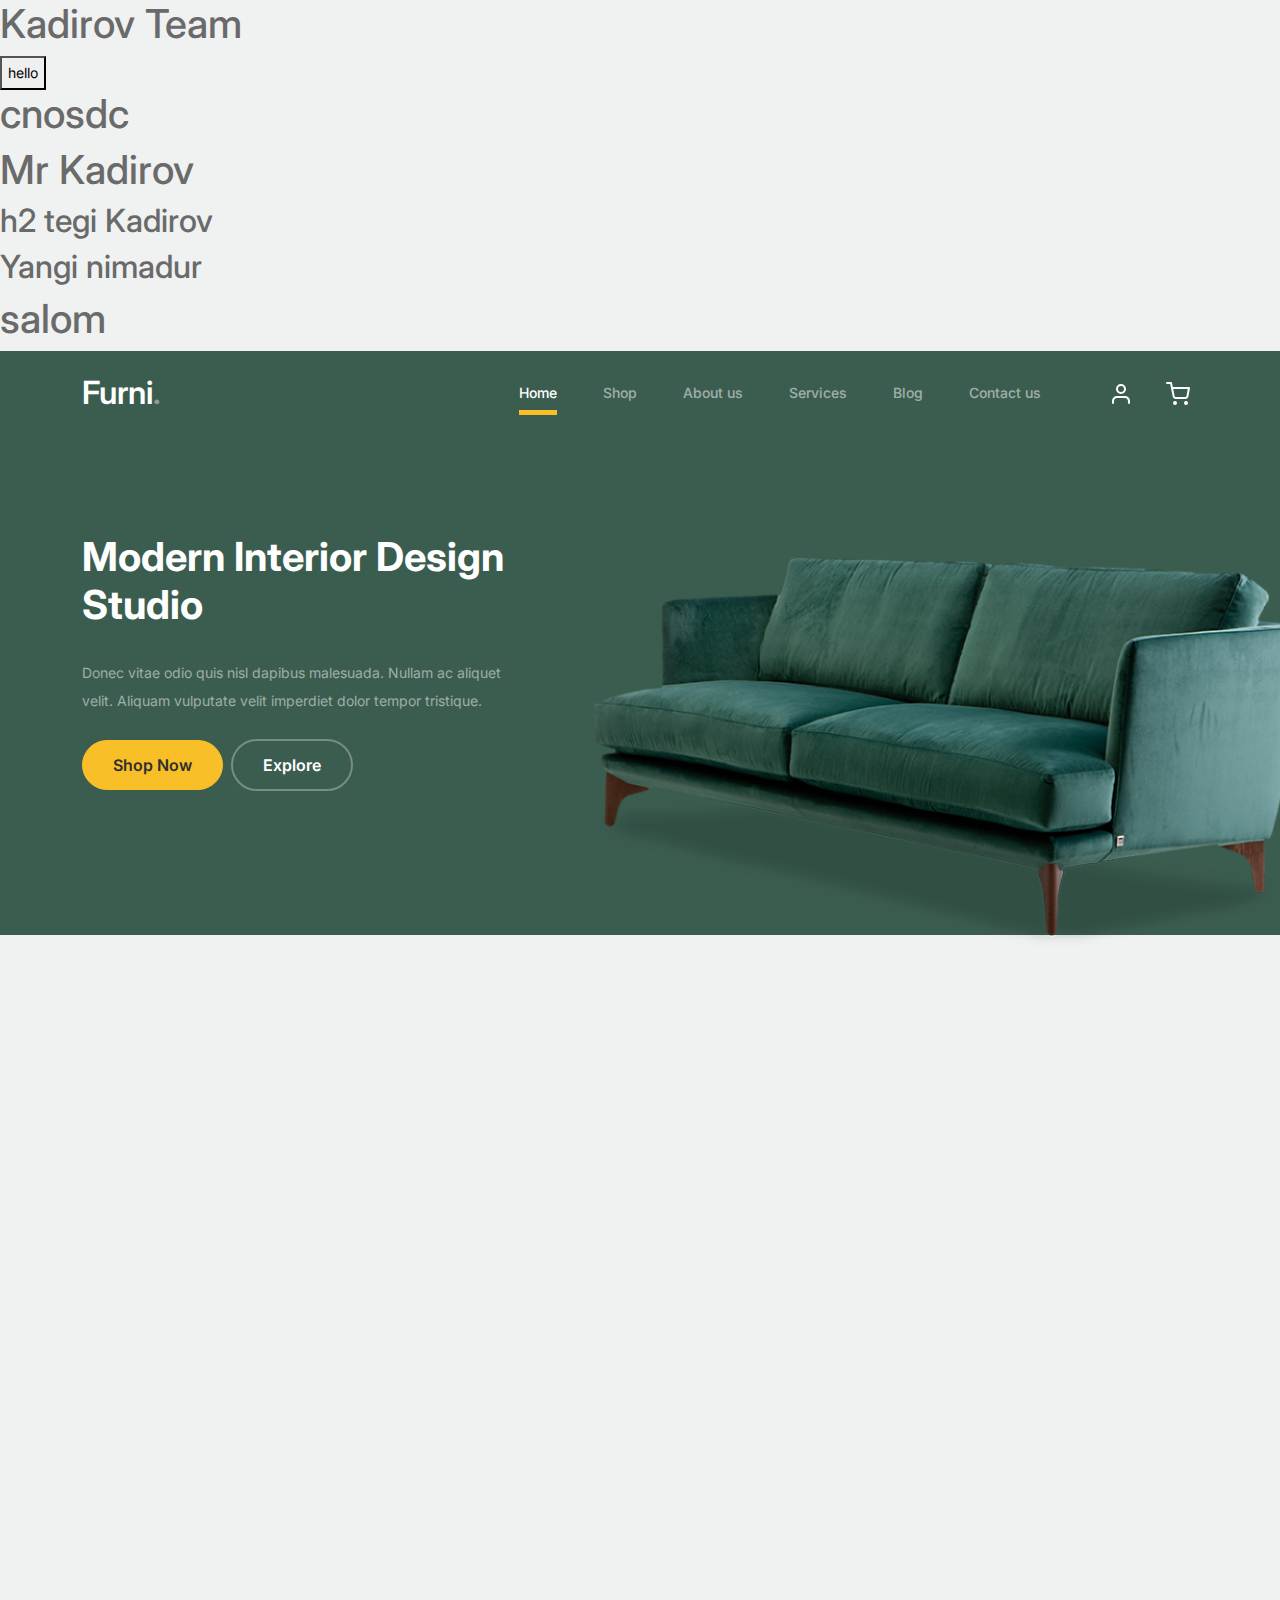
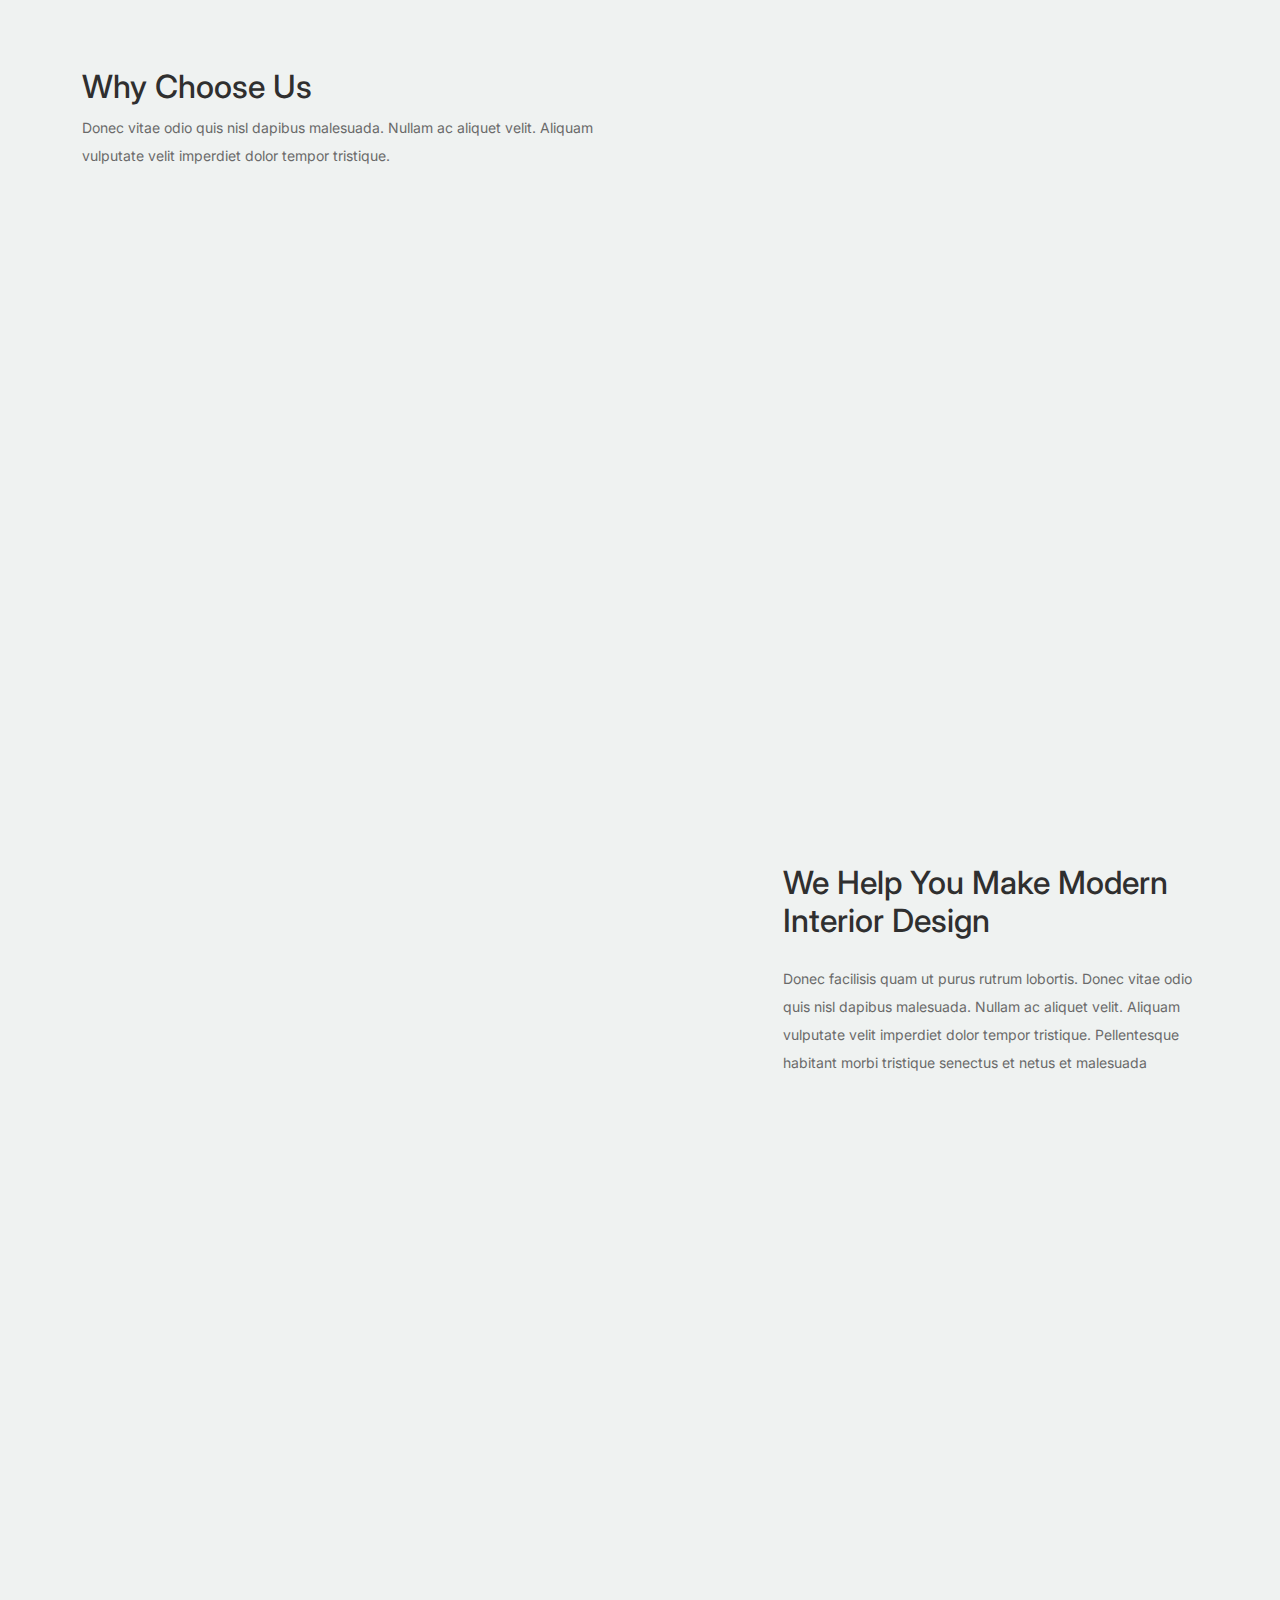
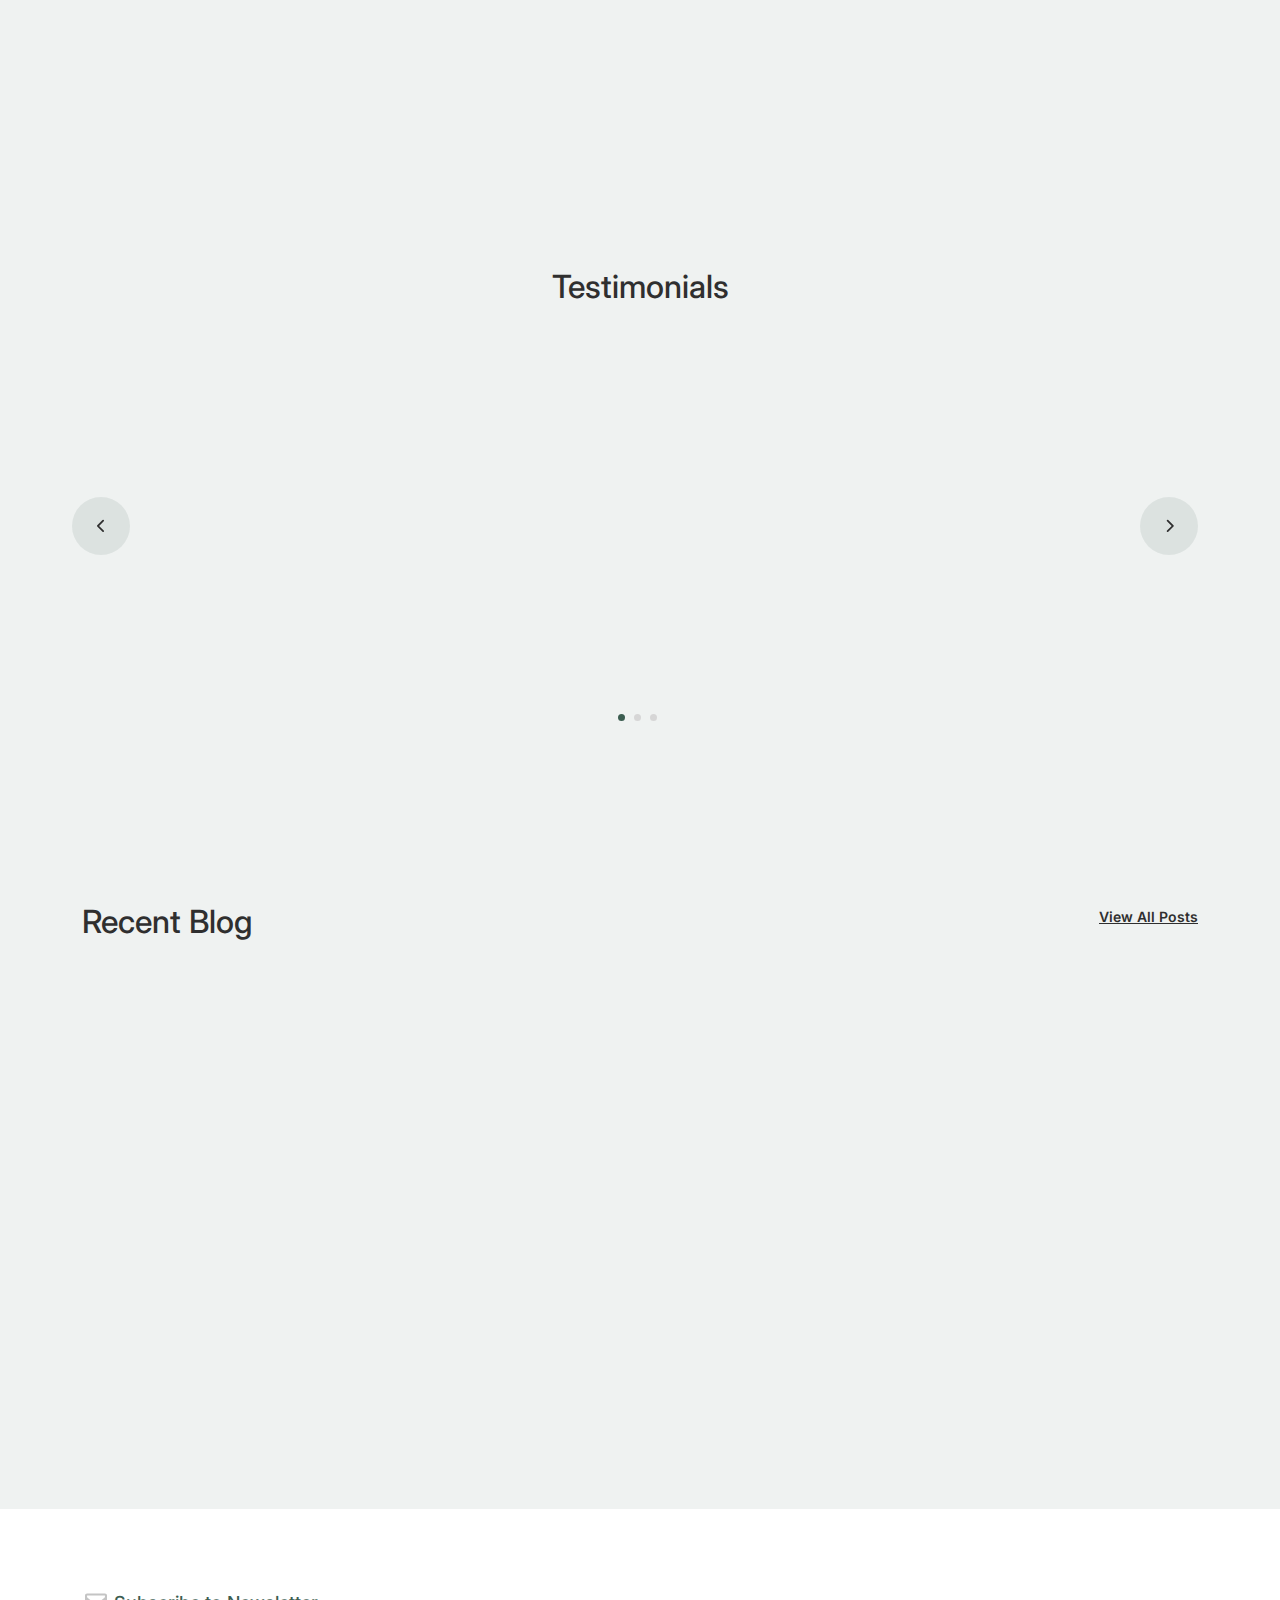
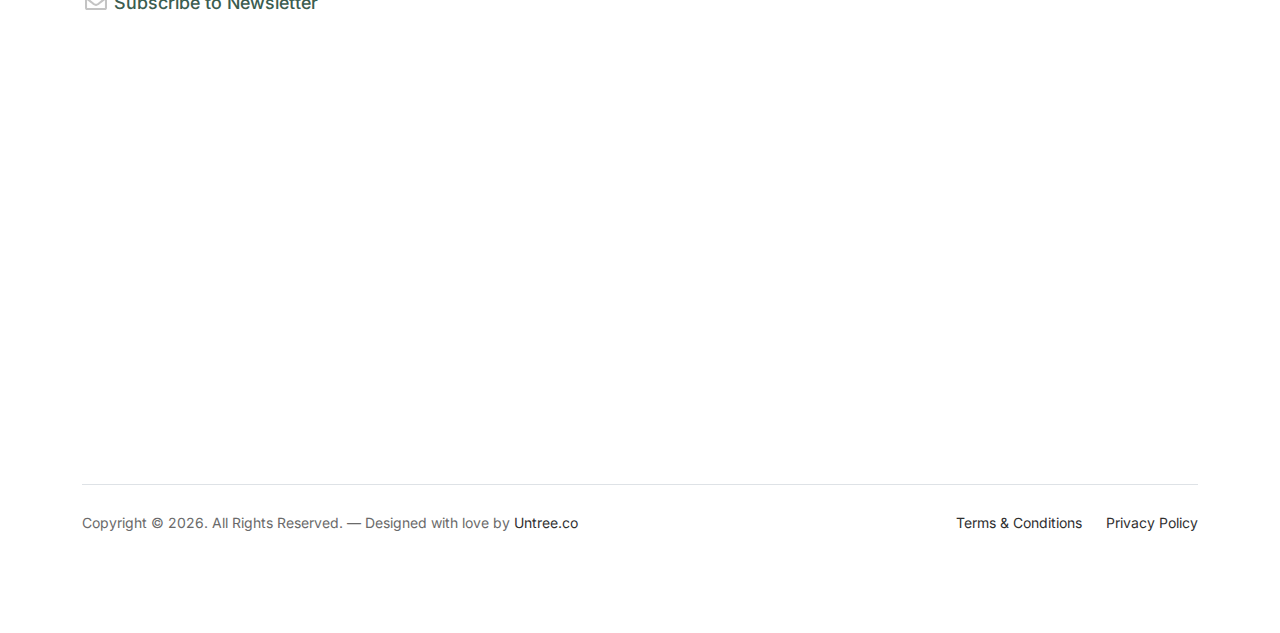
==== commit 418cc599: "Merge branch 'main' of https://github.com/kadirov-uz/Kadirov-Team" ====
--- a/index.html
+++ b/index.html
@@ -26,6 +26,15 @@
 </head>
 
 <body>
+    <h1>
+        Kadirov Team
+    </h1>
+    <button>hello</button>
+     <h1>cnosdc</h1>
+    <h1>Mr Kadirov</h1>
+    <h2>h2 tegi Kadirov</h2>
+    <h2>Yangi nimadur</h2>
+    <h1>salom</h1>
 
 	<!-- Start Header/Navigation -->
 	<nav class="custom-navbar navbar navbar navbar-expand-md navbar-dark bg-dark" arial-label="Furni navigation bar">
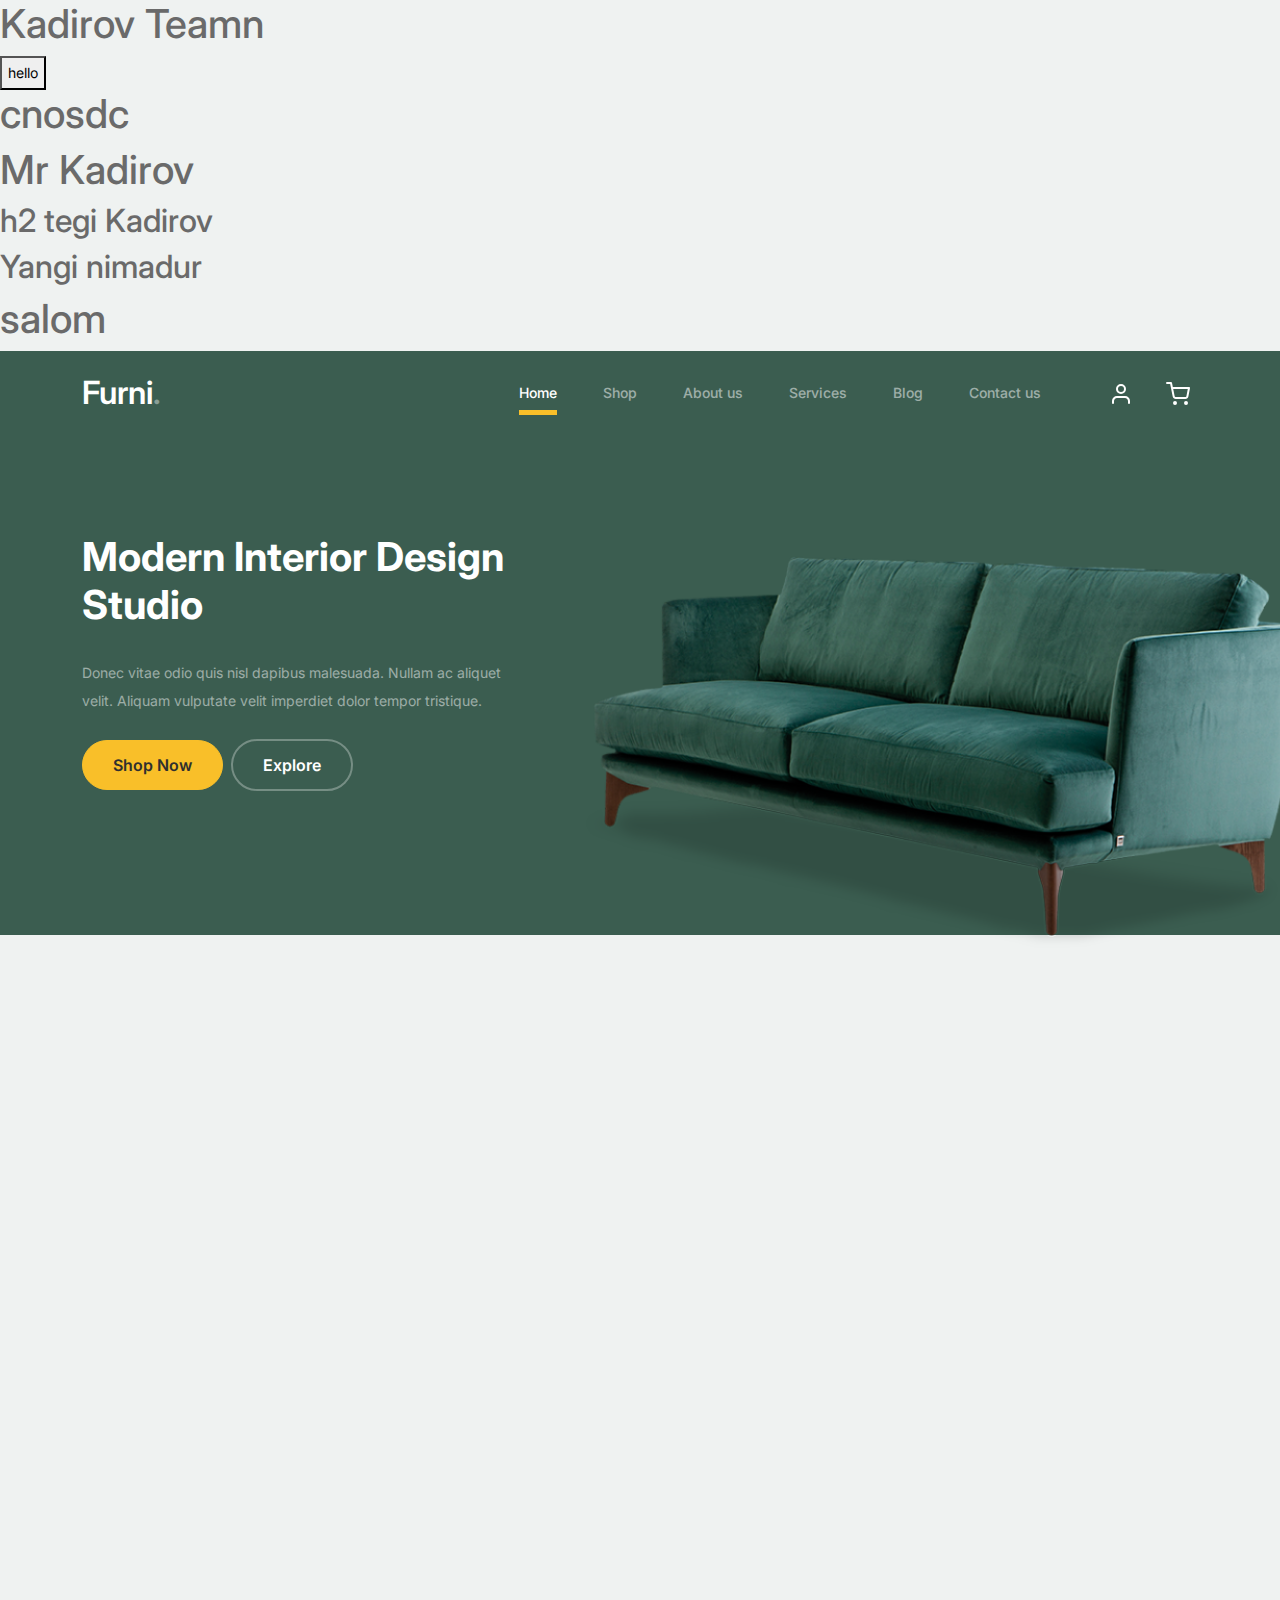
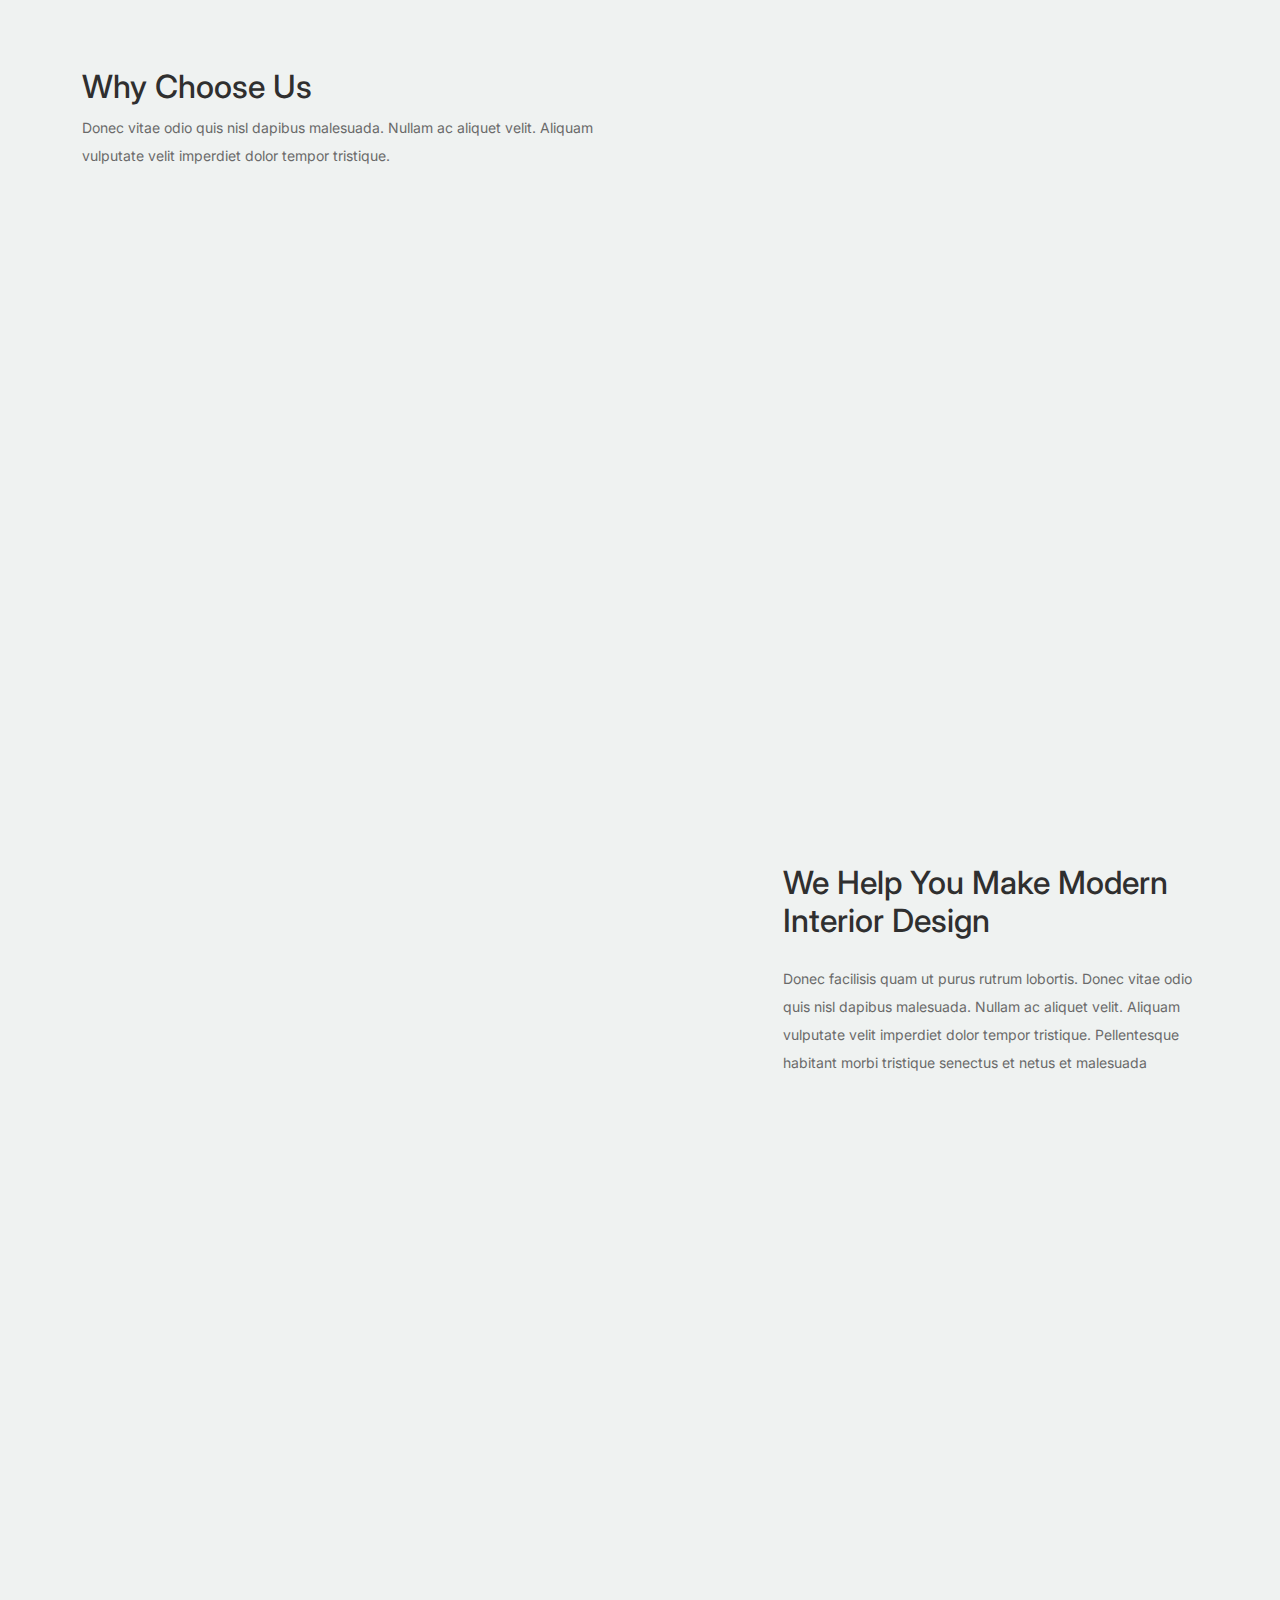
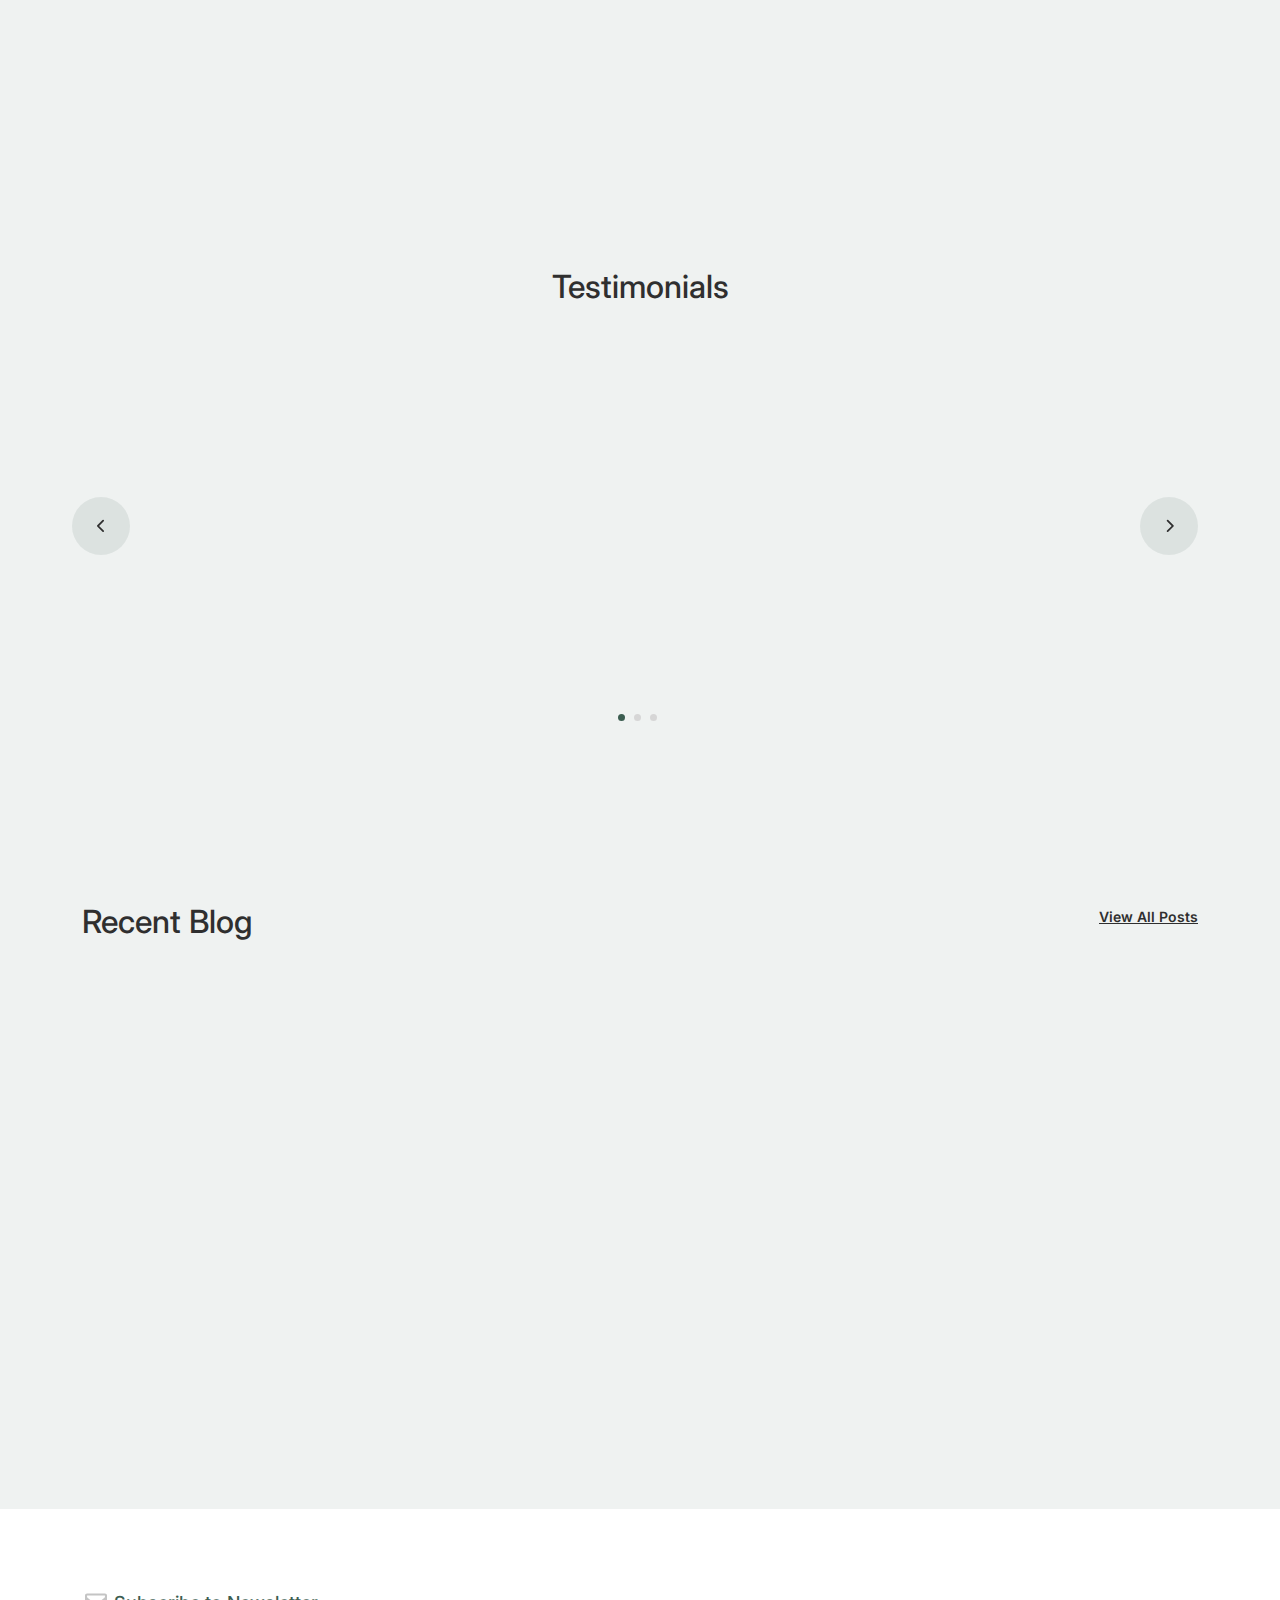
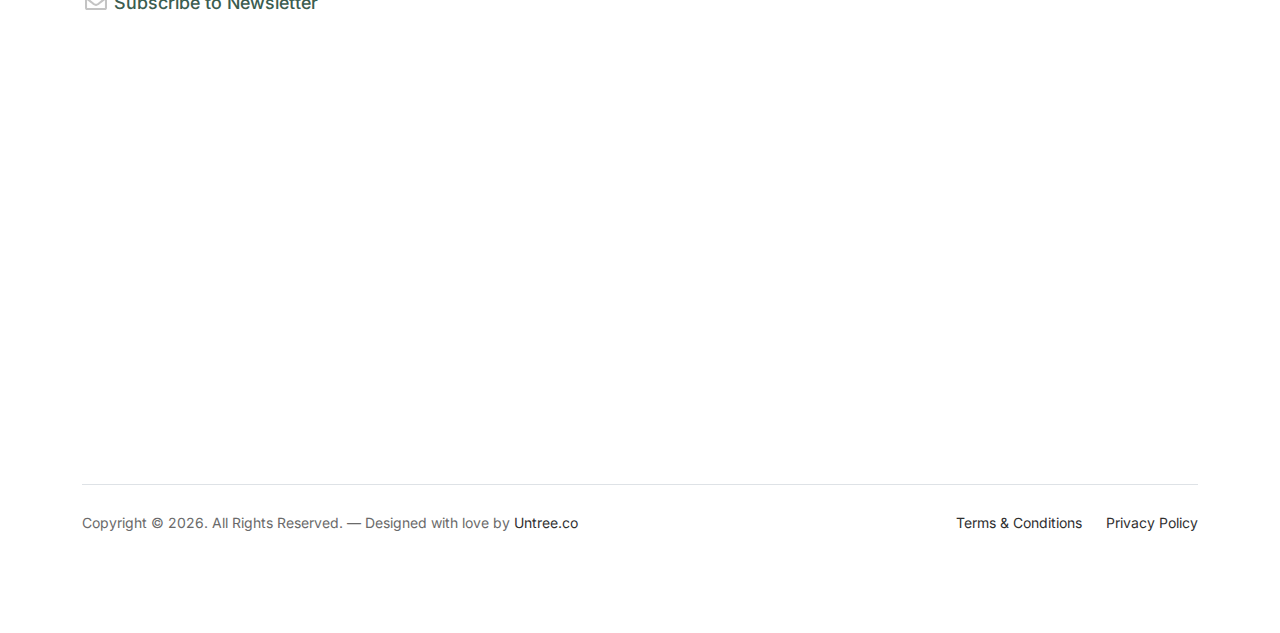
==== commit 1fc75fe9: "o'zgarish nomi" ====
--- a/index.html
+++ b/index.html
@@ -27,7 +27,7 @@
 
 <body>
     <h1>
-        Kadirov Team
+        Kadirov Teamn
     </h1>
     <button>hello</button>
      <h1>cnosdc</h1>
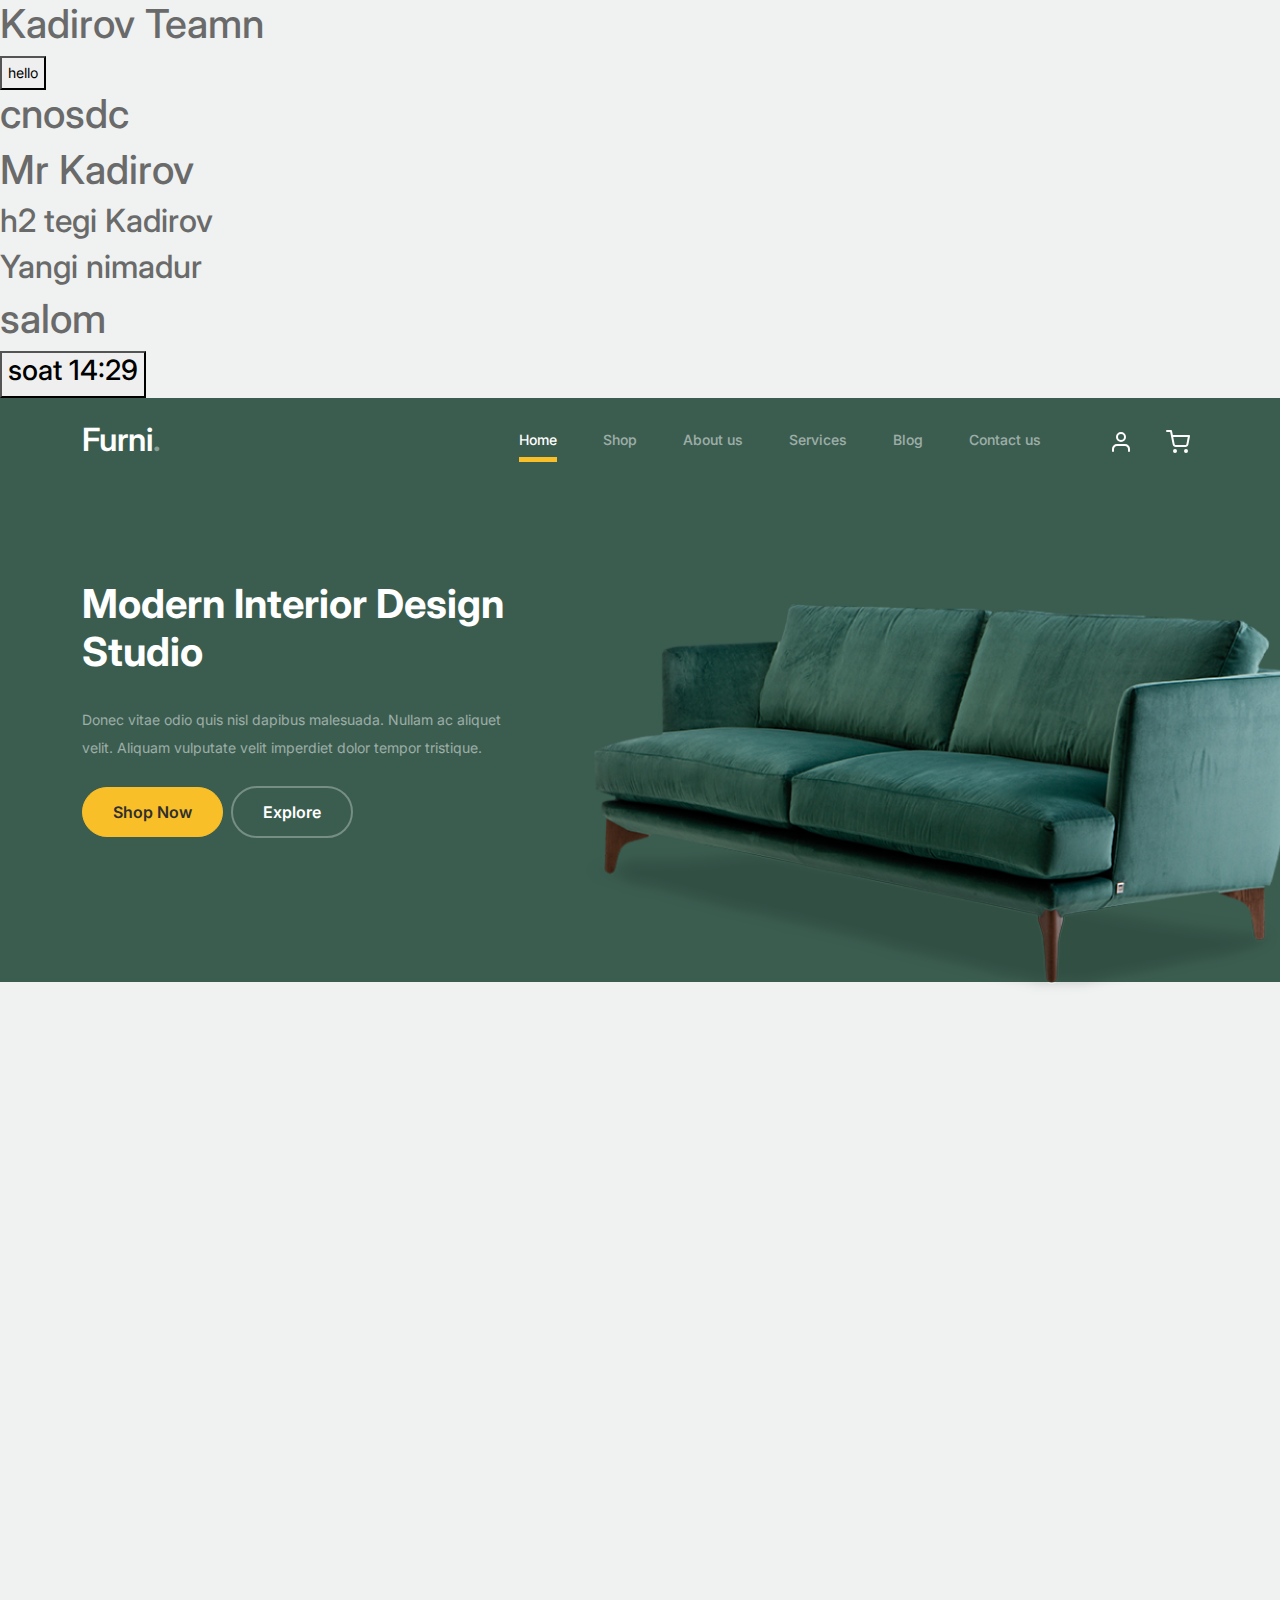
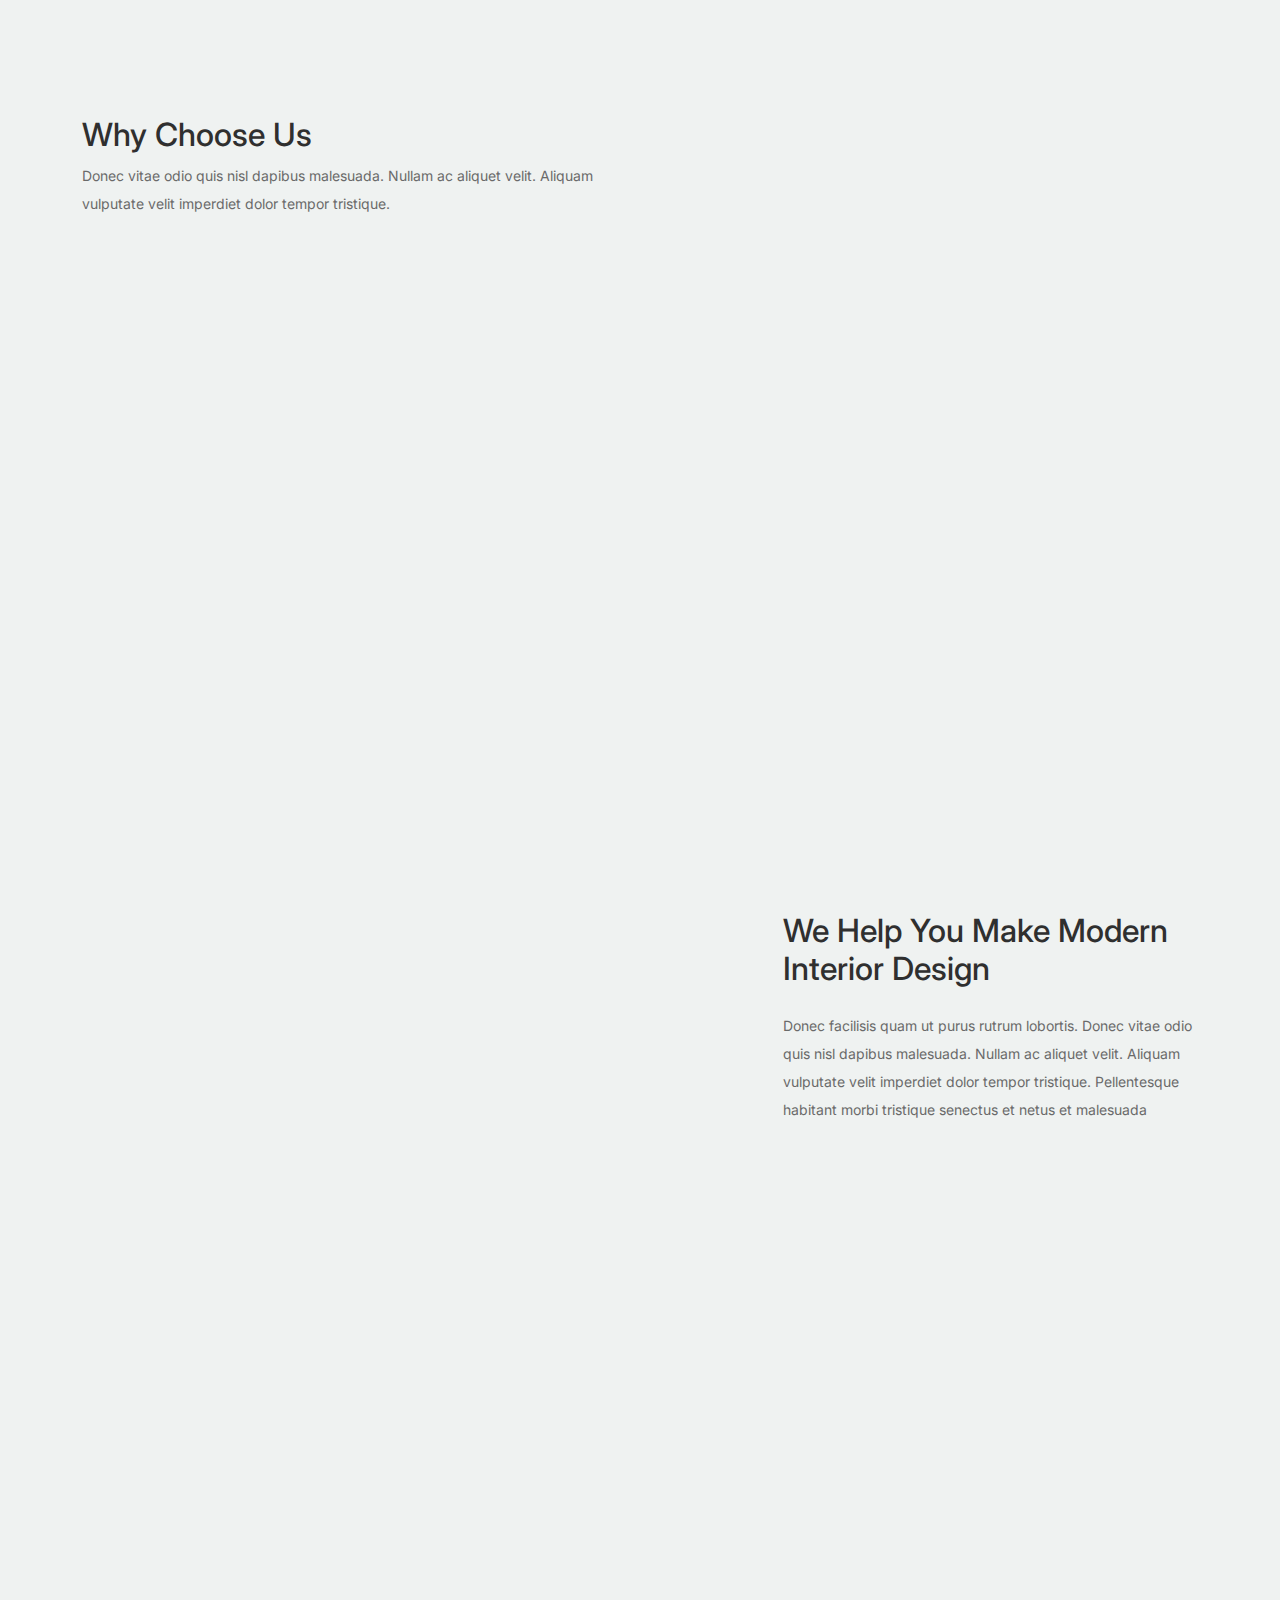
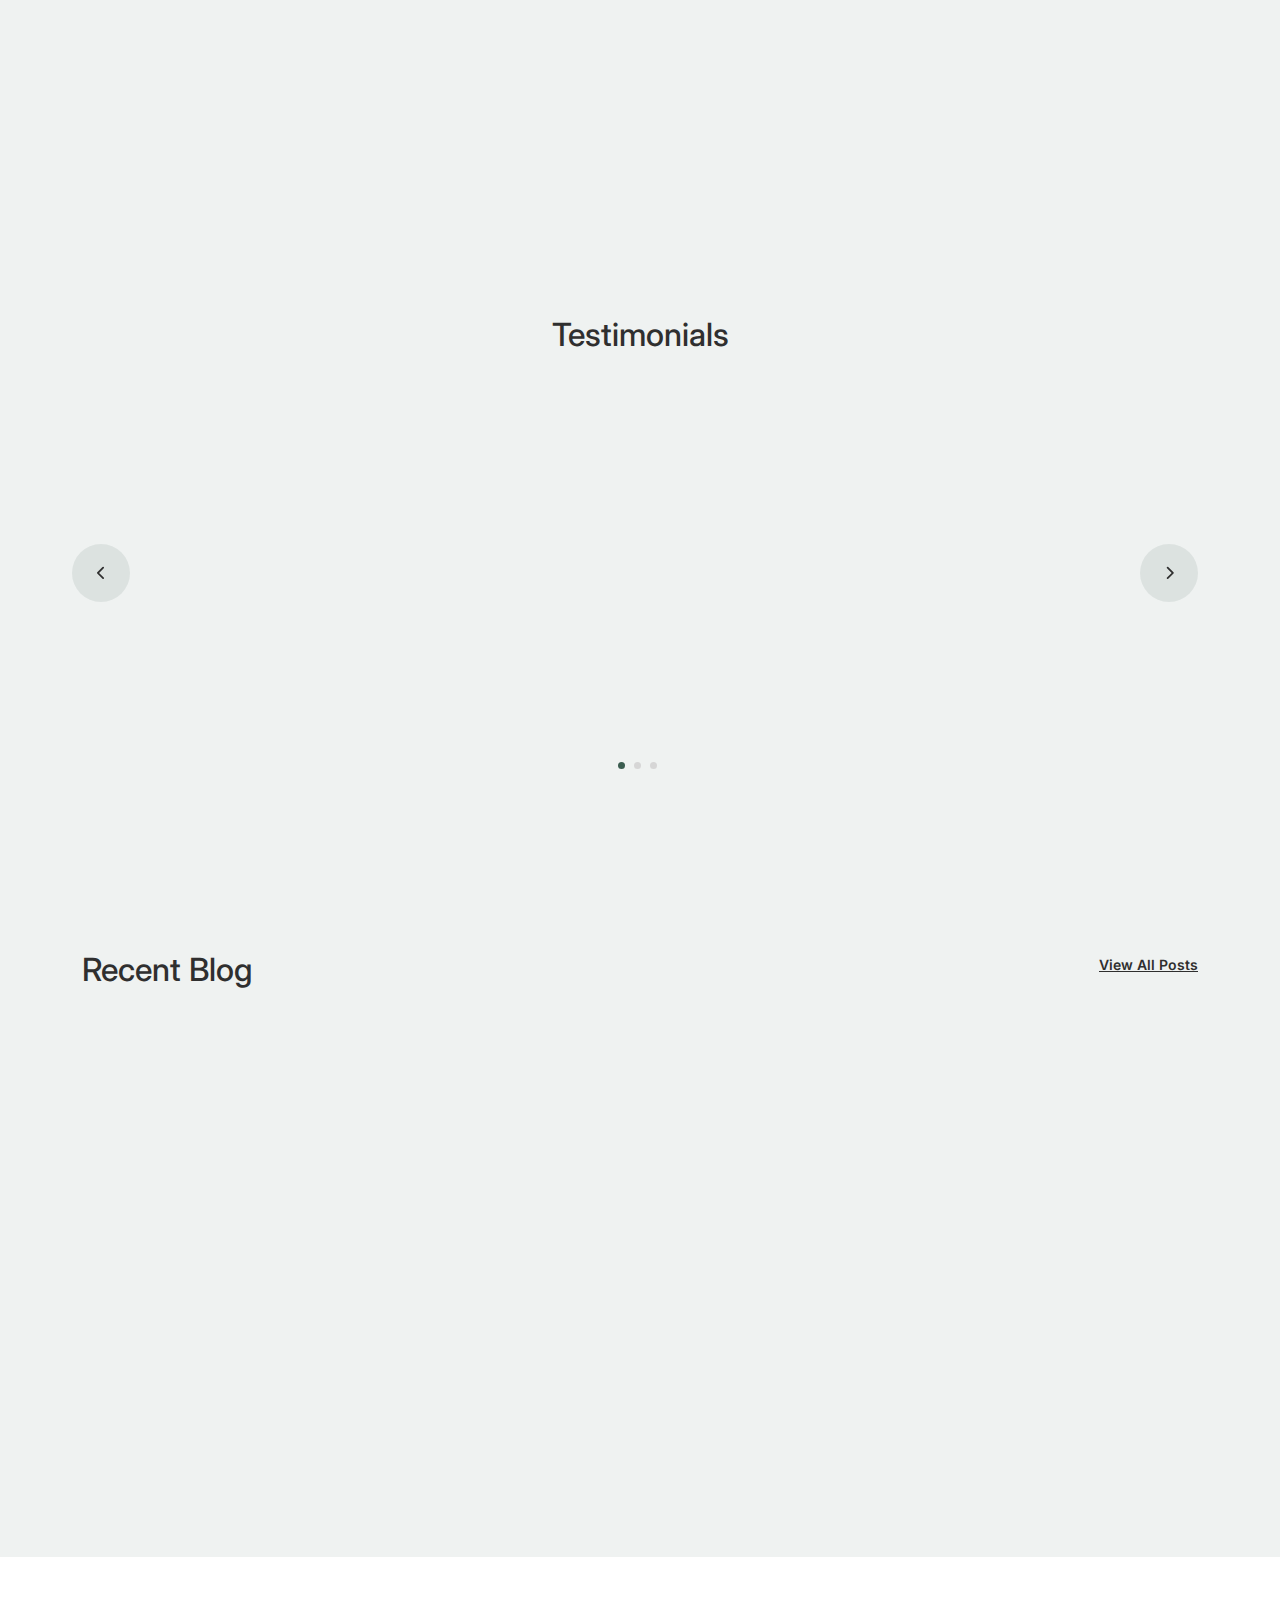
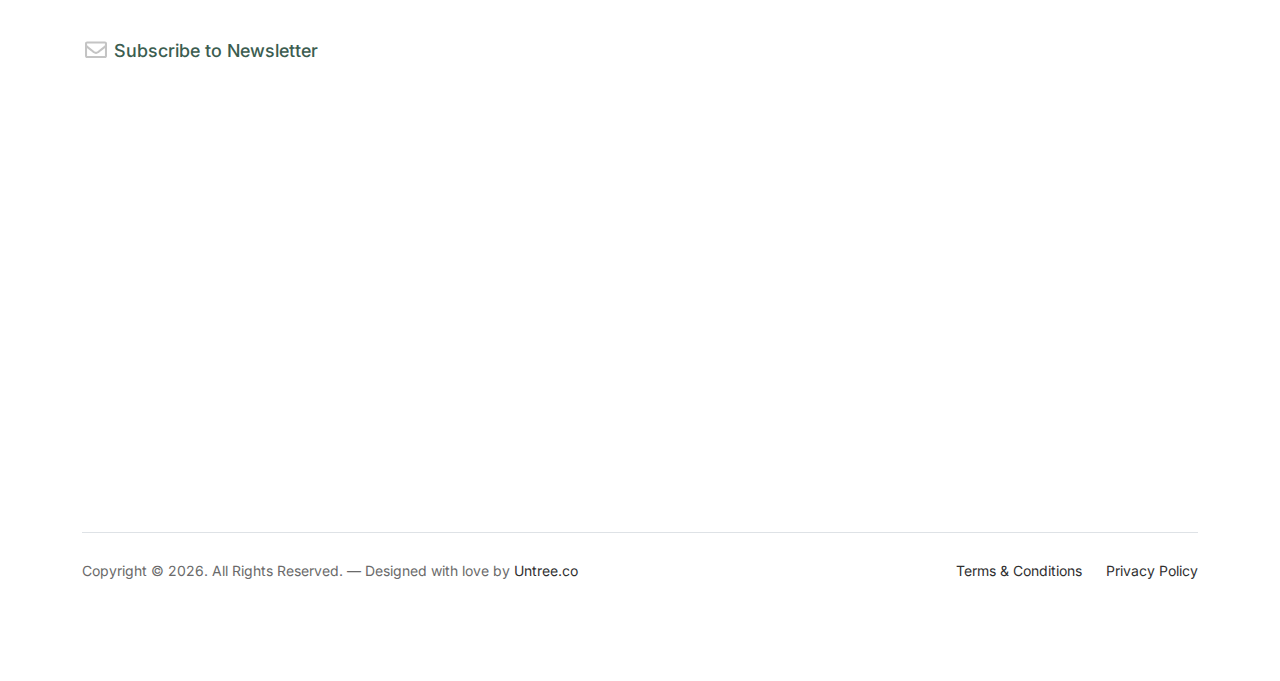
==== commit e80290b6: "o'zgartirish" ====
--- a/index.html
+++ b/index.html
@@ -35,6 +35,11 @@
     <h2>h2 tegi Kadirov</h2>
     <h2>Yangi nimadur</h2>
     <h1>salom</h1>
+    <button>
+        <h3>
+            soat 14:29
+        </h3>
+    </button>
 
 	<!-- Start Header/Navigation -->
 	<nav class="custom-navbar navbar navbar navbar-expand-md navbar-dark bg-dark" arial-label="Furni navigation bar">
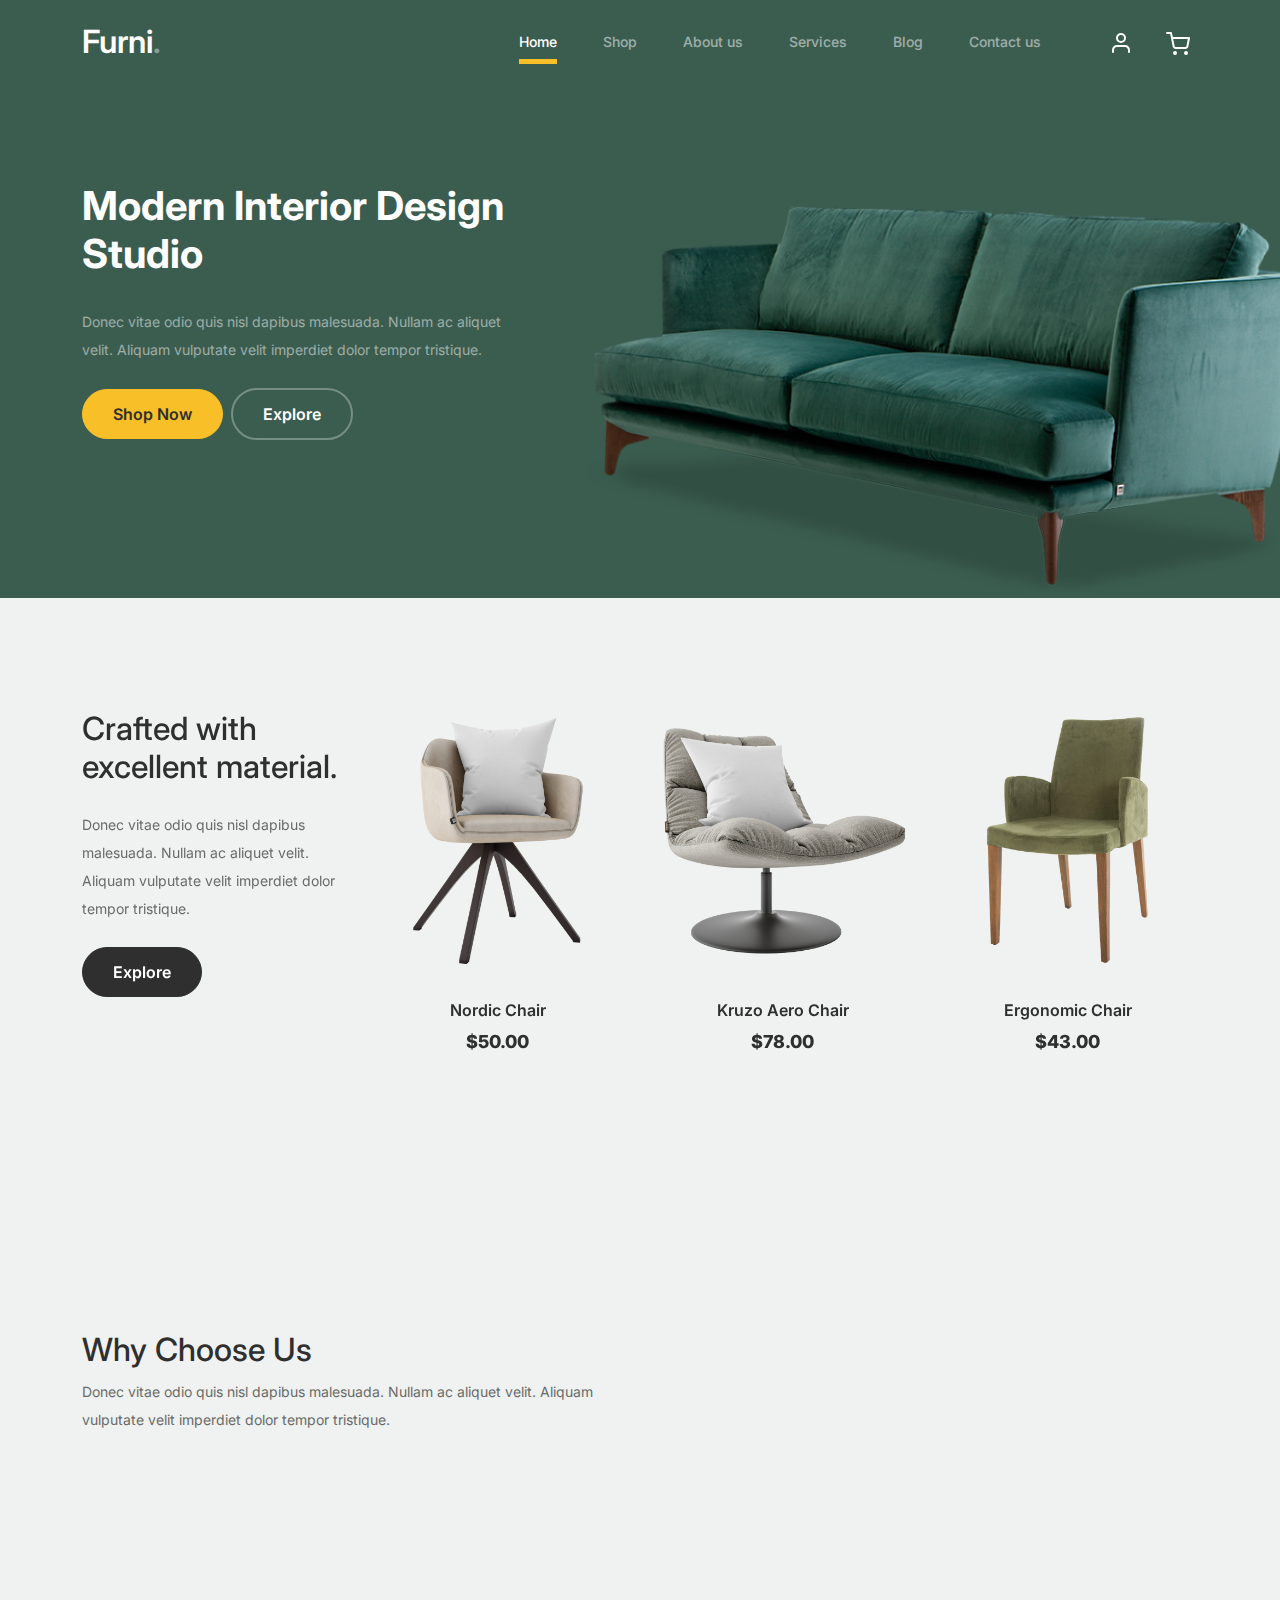
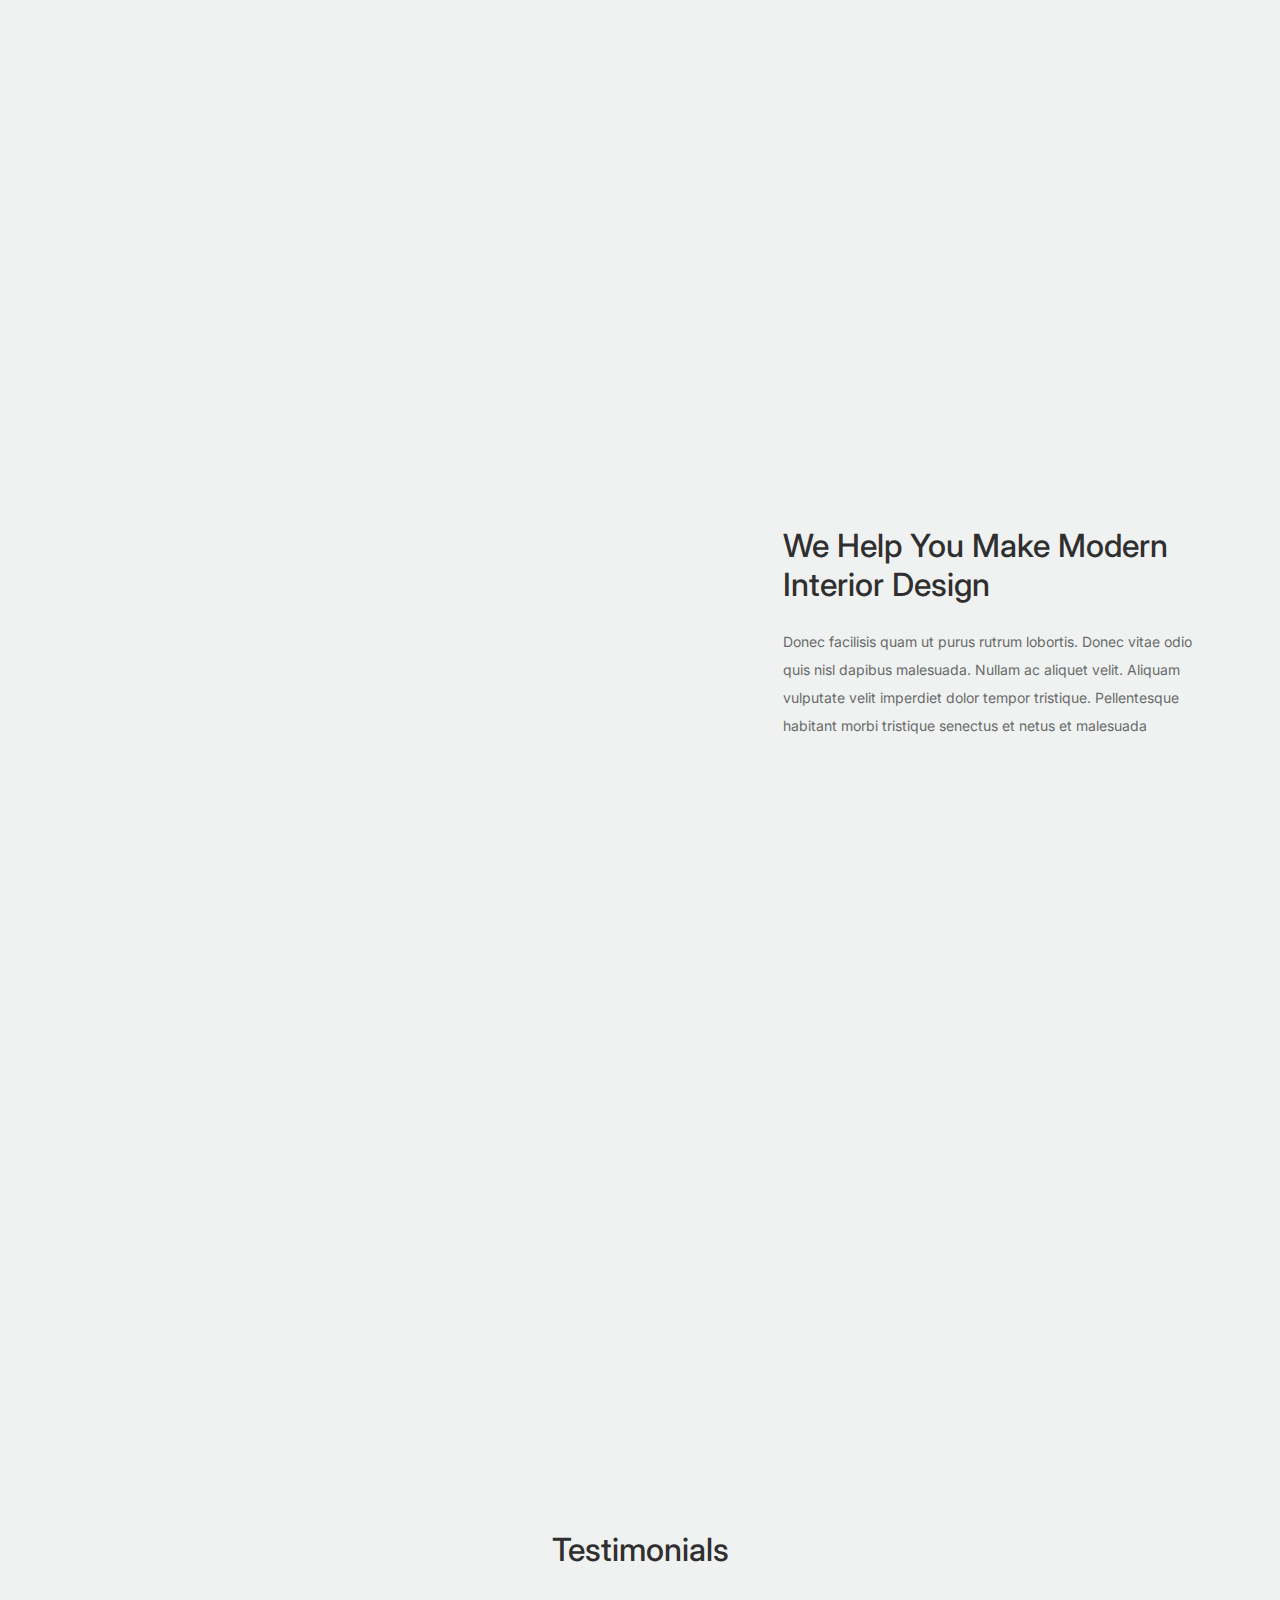
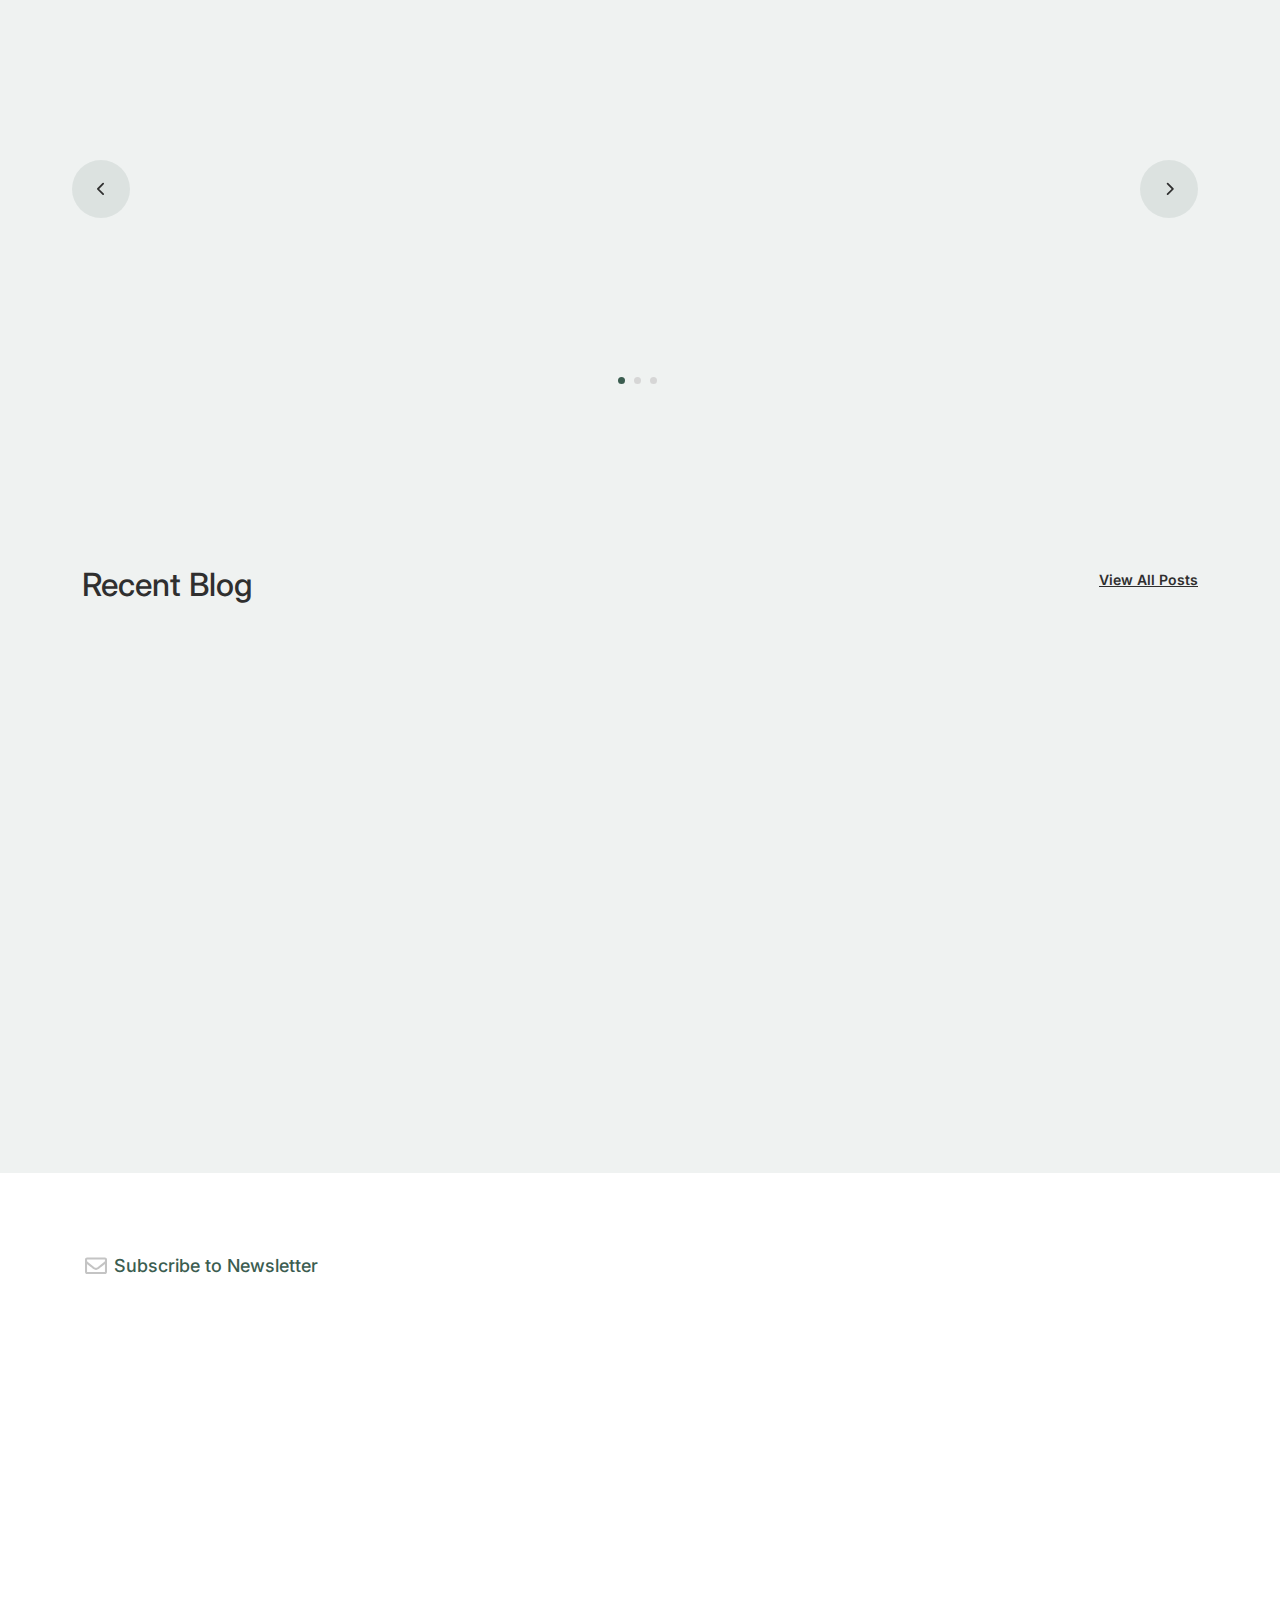
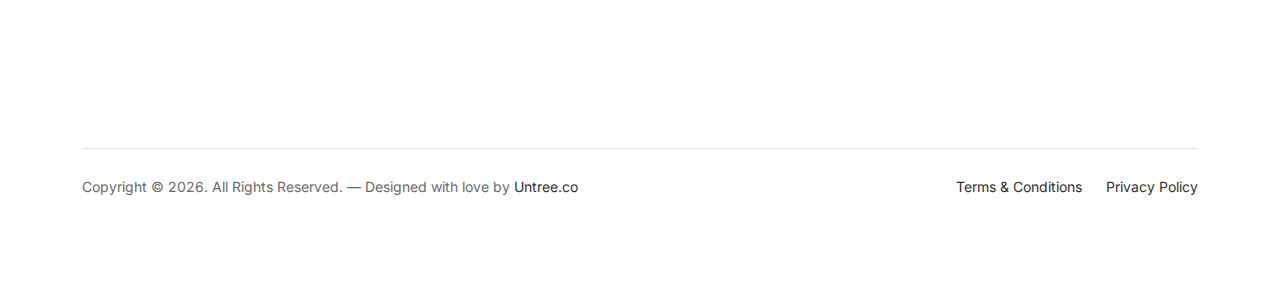
==== commit d74893ff: "buzilgan joyni kommentga olib qo'ydim" ====
--- a/index.html
+++ b/index.html
@@ -26,6 +26,22 @@
 </head>
 
 <body>
+
+
+
+
+    <!-- bu yer buzib turgan ekan -->
+
+
+
+
+    <!-- 
+
+
+        
+
+
+
     <h1>
         Kadirov Teamn
     </h1>
@@ -41,6 +57,9 @@
         </h3>
     </button>
 
+ -->
+
+
 	<!-- Start Header/Navigation -->
 	<nav class="custom-navbar navbar navbar navbar-expand-md navbar-dark bg-dark" arial-label="Furni navigation bar">
 
--- a/scss/css/style.css
+++ b/scss/css/style.css
@@ -119,7 +119,7 @@
         font-size: 54px; } }
   .hero p {
     color: rgba(255, 255, 255, 0.5);
-    margin-botom: 30px; }
+    margin-bottom: 30px; }
   .hero .hero-img-wrap {
     position: relative; }
     .hero .hero-img-wrap img {
@@ -316,7 +316,7 @@
   .we-help-section .imgs-grid {
     display: -ms-grid;
     display: grid;
-    -ms-grid-columns: (1fr)[27];
+    -ms-grid-columns: (1fr);
     grid-template-columns: repeat(27, 1fr);
     position: relative; }
     .we-help-section .imgs-grid:before {
